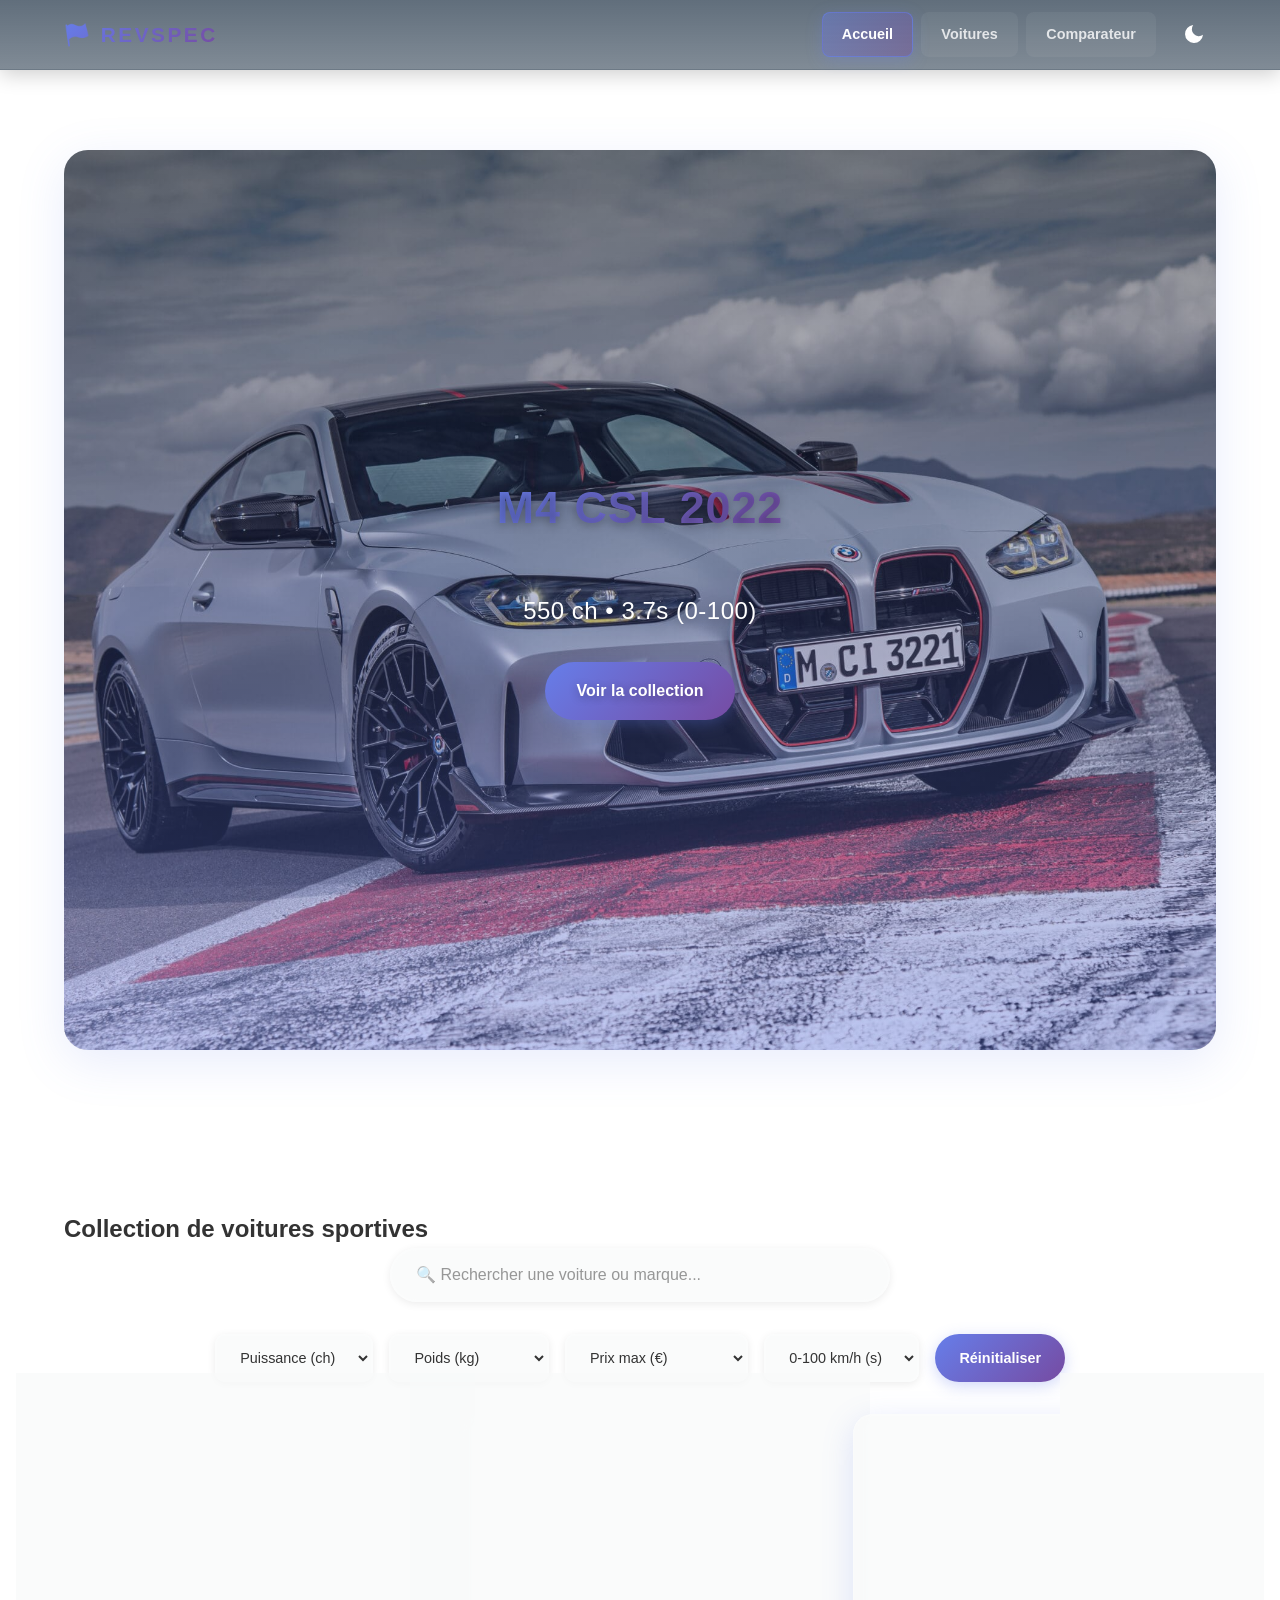
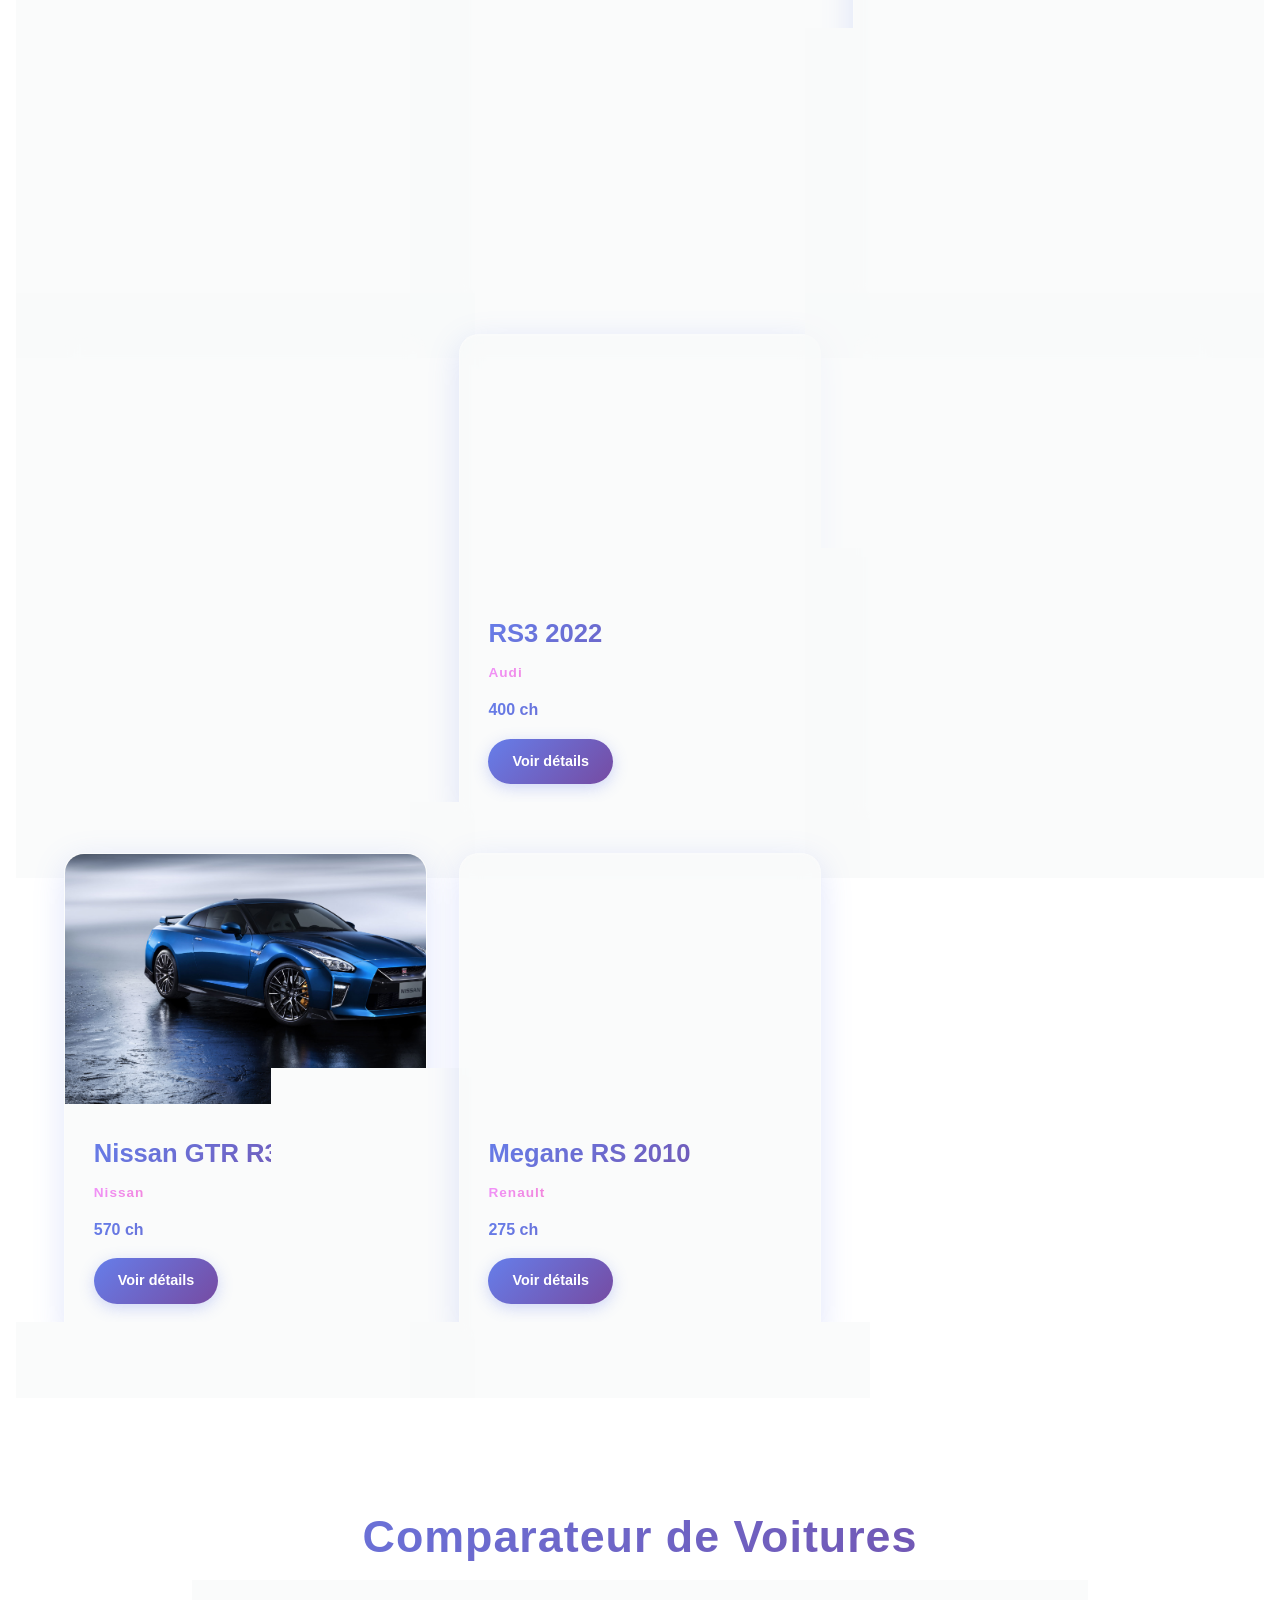
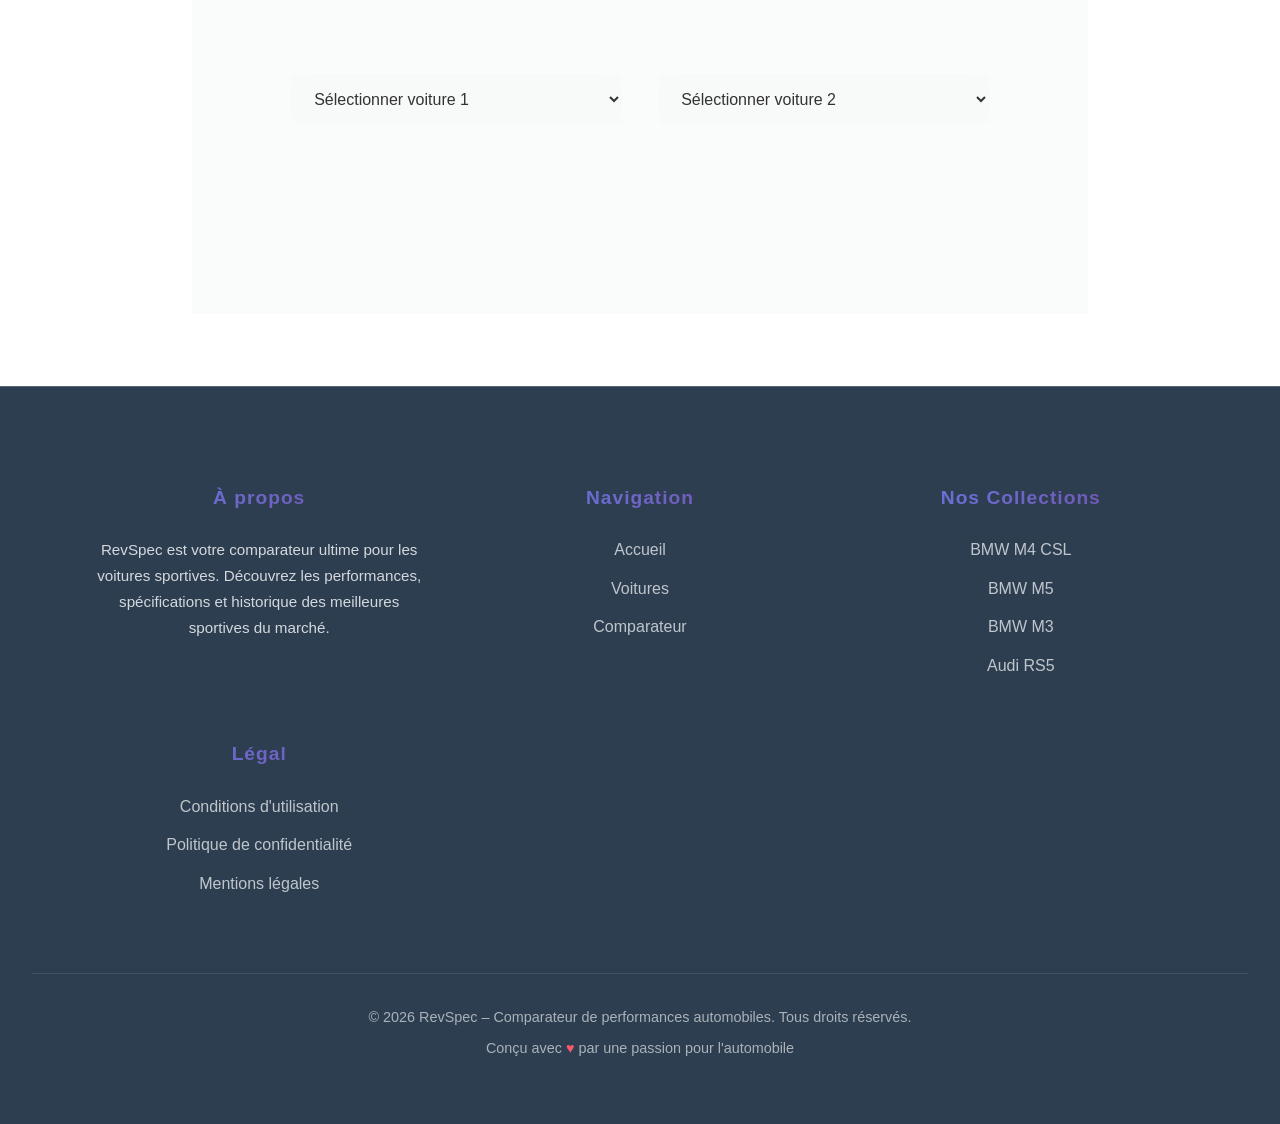
==== index.html @ 02ab8bb5 "first commit" ====
<!DOCTYPE html>
<html lang="fr">
<head>
  <meta charset="UTF-8">
  <meta name="viewport" content="width=device-width, initial-scale=1.0">
  <title>RevSpec – Comparateur de performances automobiles</title>
  <meta name="description" content="RevSpec : comparez les 0-100, puissance et vitesse max des meilleures sportives. Fiches techniques et historique des versions BMW M, Audi RS, Nissan GT-R.">
  <meta name="robots" content="index,follow,max-image-preview:large">
  <link rel="canonical" href="/index.html">
  <meta property="og:type" content="website">
  <meta property="og:site_name" content="RevSpec">
  <meta property="og:title" content="RevSpec – Comparateur de performances automobiles">
  <meta property="og:description" content="Comparez les 0-100, puissance et vitesse max des meilleures sportives. Historique complet de chaque modèle.">
  <meta property="og:url" content="/index.html">
  <link rel="stylesheet" href="assets/css/style.css">
</head>
<body>
  <header>
    <div class="logo">🏁 RevSpec</div>
    <nav>
      <ul class="nav-links">
        <li><a href="#hero" class="active">Accueil</a></li>
        <li><a href="#cars">Voitures</a></li>
        <li><a href="#comparator">Comparateur</a></li>
      </ul>
      <button id="dark-mode-toggle" aria-label="Toggle dark mode"><svg class="toggle-icon" viewBox="0 0 24 24" width="24" height="24" fill="currentColor"><circle class="sun-icon" cx="12" cy="12" r="5" opacity="0"/><path class="sun-rays" d="M12 1v6m0 6v6M4.22 4.22l4.24 4.24M15.54 15.54l4.24 4.24M1 12h6m6 0h6M4.22 19.78l4.24-4.24M15.54 8.46l4.24-4.24" stroke="currentColor" stroke-width="2" stroke-linecap="round" opacity="0"/><path class="moon-icon" d="M21 12.79A9 9 0 1 1 11.21 3 7 7 0 0 0 21 12.79z" opacity="1"/></svg></button>
      <div class="burger">
        <span></span>
        <span></span>
        <span></span>
      </div>
    </nav>
  </header>

  <section id="hero">
    <div class="hero-slider"></div>
  </section>

  <section id="cars">
    <h1>Collection de voitures sportives</h1>
    <div class="search-bar">
      <input type="text" id="search-input" placeholder="🔍 Rechercher une voiture ou marque...">
    </div>
    <div class="filters">
      <select id="filter-power">
        <option value="">Puissance (ch)</option>
        <option value="0-300">0 - 300 ch</option>
        <option value="300-400">300 - 400 ch</option>
        <option value="400-500">400 - 500 ch</option>
        <option value="500+">500+ ch</option>
      </select>
      <select id="filter-weight">
        <option value="">Poids (kg)</option>
        <option value="0-1500">0 - 1500 kg</option>
        <option value="1500-1700">1500 - 1700 kg</option>
        <option value="1700-1900">1700 - 1900 kg</option>
        <option value="1900+">1900+ kg</option>
      </select>
      <select id="filter-price">
        <option value="">Prix max (€)</option>
        <option value="0-50000">0 - 50 000 €</option>
        <option value="50000-80000">50 000 - 80 000 €</option>
        <option value="80000-120000">80 000 - 120 000 €</option>
        <option value="120000+">120 000+ €</option>
      </select>
      <select id="filter-accel">
        <option value="">0-100 km/h (s)</option>
        <option value="0-4">0 - 4s</option>
        <option value="4-5">4 - 5s</option>
        <option value="5-6">5 - 6s</option>
        <option value="6+">6s+</option>
      </select>
      <button id="reset-filters" class="btn-small">Réinitialiser</button>
    </div>
    <div id="car-grid"></div>
  </section>

  <section id="comparator">
    <h2>Comparateur de Voitures</h2>
    <div class="comparator">
      <div class="comparator-selects">
        <select id="car-select-1">
          <option value="">Sélectionner voiture 1</option>
        </select>
        <select id="car-select-2">
          <option value="">Sélectionner voiture 2</option>
        </select>
      </div>
      <button id="compare-btn" class="btn">Comparer</button>
    </div>
  </section>

  <footer>
    <div class="footer-content">
      <div class="footer-section">
        <h3>À propos</h3>
        <p>RevSpec est votre comparateur ultime pour les voitures sportives. Découvrez les performances, spécifications et historique des meilleures sportives du marché.</p>
      </div>
      
      <div class="footer-section">
        <h3>Navigation</h3>
        <ul>
          <li><a href="#hero">Accueil</a></li>
          <li><a href="#cars">Voitures</a></li>
          <li><a href="#comparator">Comparateur</a></li>
        </ul>
      </div>
      
      <div class="footer-section">
        <h3>Nos Collections</h3>
        <ul>
          <li><a href="pages-voitures/voiture-m4-csl-2022.html">BMW M4 CSL</a></li>
          <li><a href="pages-voitures/voiture-m5-2016.html">BMW M5</a></li>
          <li><a href="pages-voitures/voiture-m3-2022.html">BMW M3</a></li>
          <li><a href="pages-voitures/voiture-rs5-2016.html">Audi RS5</a></li>
        </ul>
      </div>
      
      <div class="footer-section">
        <h3>Légal</h3>
        <ul>
          <li><a href="#">Conditions d'utilisation</a></li>
          <li><a href="#">Politique de confidentialité</a></li>
          <li><a href="#">Mentions légales</a></li>
        </ul>
      </div>
    </div>
    
    <div class="footer-bottom">
      <p>&copy; 2026 RevSpec – Comparateur de performances automobiles. Tous droits réservés.</p>
      <div class="footer-links">
        <span>Conçu avec <span style="color: #f5576c;">♥</span> par une passion pour l'automobile</span>
      </div>
    </div>
  </footer>

  <script src="assets/js/app.js" defer></script>
</body>
</html>
---- assets/css/style.css ----
* {
  margin: 0;
  padding: 0;
  box-sizing: border-box;
}

:root {
  /* Gradients */
  --primary-gradient: linear-gradient(135deg, #667eea 0%, #764ba2 100%);
  --accent-gradient: linear-gradient(135deg, #f093fb 0%, #f5576c 100%);
  --glow-gradient: linear-gradient(90deg, #667eea, #764ba2, #f093fb, #f5576c);
  
  /* Colors */
  --primary: #667eea;
  --secondary: #2c3e50;
  --accent: #f5576c;
  --bg: #ffffff;
  --text: #333;
  --card-bg: #f8f9fa;
  --border: #ddd;
  
  /* Glassmorphism */
  --glass-bg: rgba(248, 249, 250, 0.7);
  --glass-border: rgba(255, 255, 255, 0.2);
  --glass-blur: blur(10px);
  
  /* Shadows - Enhanced depth */
  --shadow-sm: 0 2px 8px rgba(0, 0, 0, 0.08);
  --shadow-md: 0 8px 24px rgba(102, 126, 234, 0.12);
  --shadow-lg: 0 12px 48px rgba(102, 126, 234, 0.15);
  --shadow-glow: 0 8px 32px rgba(102, 126, 234, 0.2), inset 0 1px 0 rgba(255, 255, 255, 0.2);
  --shadow: rgba(0, 0, 0, 0.1);
}

body.dark-mode {
  /* Gradients remain same */
  --primary-gradient: linear-gradient(135deg, #667eea 0%, #764ba2 100%);
  --accent-gradient: linear-gradient(135deg, #f093fb 0%, #f5576c 100%);
  --glow-gradient: linear-gradient(90deg, #667eea, #764ba2, #f093fb, #f5576c);
  
  /* Colors */
  --bg: #0f0f1e;
  --text: #e8e8f0;
  --card-bg: #1a1a2e;
  --border: rgba(255, 255, 255, 0.1);
  --secondary: #16213e;
  
  /* Glassmorphism (darker for dark mode) */
  --glass-bg: rgba(26, 26, 46, 0.6);
  --glass-border: rgba(255, 255, 255, 0.1);
  
  /* Shadows for dark mode */
  --shadow-sm: 0 2px 8px rgba(0, 0, 0, 0.3);
  --shadow-md: 0 8px 24px rgba(102, 126, 234, 0.1);
  --shadow-lg: 0 12px 48px rgba(102, 126, 234, 0.08);
  --shadow-glow: 0 8px 32px rgba(102, 126, 234, 0.15), inset 0 1px 0 rgba(255, 255, 255, 0.05);
}

body {
  font-family: -apple-system, BlinkMacSystemFont, 'Segoe UI', Roboto, Oxygen, Ubuntu, sans-serif;
  background: var(--bg);
  color: var(--text);
  line-height: 1.6;
  transition: background 0.3s, color 0.3s;
}

/* Images - Prevent layout shift */
img {
  max-width: 100%;
  height: auto;
  display: block;
}

/* Header */
header {
  position: fixed;
  top: 0;
  width: 100%;
  background: linear-gradient(180deg, rgba(44, 62, 80, 0.75) 0%, rgba(44, 62, 80, 0.6) 100%);
  backdrop-filter: blur(16px);
  -webkit-backdrop-filter: blur(16px);
  border-bottom: 1px solid rgba(255, 255, 255, 0.08);
  padding: 0.75rem 5%;
  display: flex;
  justify-content: space-between;
  align-items: center;
  z-index: 1000;
  box-shadow: 0 4px 20px rgba(0, 0, 0, 0.2);
  transition: all 0.3s ease;
  height: 70px;
}

.logo {
  font-size: 1.3rem;
  font-weight: 800;
  background: var(--primary-gradient);
  -webkit-background-clip: text;
  -webkit-text-fill-color: transparent;
  background-clip: text;
  letter-spacing: 2.5px;
  transition: all 0.3s cubic-bezier(0.25, 0.46, 0.45, 0.94);
  text-transform: uppercase;
  display: flex;
  align-items: center;
  gap: 0.5rem;
}

.logo:hover {
  transform: scale(1.08);
  filter: brightness(1.15);
}

nav {
  display: flex;
  align-items: center;
  gap: 0.5rem;
}

.nav-links {
  display: flex;
  list-style: none;
  gap: 0.5rem;
}

.nav-links li {
  position: relative;
}

.nav-links a {
  color: rgba(255, 255, 255, 0.8);
  text-decoration: none;
  transition: all 0.3s cubic-bezier(0.25, 0.46, 0.45, 0.94);
  position: relative;
  font-weight: 600;
  font-size: 0.9rem;
  padding: 0.6rem 1.2rem;
  border-radius: 8px;
  display: block;
  background: rgba(255, 255, 255, 0.05);
  border: 1px solid transparent;
  white-space: nowrap;
}

.nav-links a:hover {
  background: rgba(102, 126, 234, 0.25);
  border: 1px solid rgba(102, 126, 234, 0.4);
  color: white;
  transform: translateY(-2px);
  box-shadow: 0 4px 12px rgba(102, 126, 234, 0.2);
}

.nav-links a.active {
  background: linear-gradient(135deg, rgba(102, 126, 234, 0.4) 0%, rgba(118, 75, 162, 0.4) 100%);
  border: 1px solid rgba(102, 126, 234, 0.6);
  color: white;
  box-shadow: 0 4px 16px rgba(102, 126, 234, 0.25);
  font-weight: 700;
}

#dark-mode-toggle {
  background: none;
  border: none;
  color: white;
  cursor: pointer;
  transition: all 0.3s cubic-bezier(0.25, 0.46, 0.45, 0.94);
  display: flex;
  align-items: center;
  justify-content: center;
  width: 44px;
  height: 44px;
  border-radius: 50%;
  margin-left: 0.5rem;
}

#dark-mode-toggle:hover {
  transform: scale(1.15);
  background: rgba(255, 255, 255, 0.12);
  backdrop-filter: blur(8px);
  border: 1px solid rgba(255, 255, 255, 0.2);
}

#dark-mode-toggle:active {
  transform: scale(0.95);
}

.toggle-icon {
  width: 24px;
  height: 24px;
  transition: all 0.3s cubic-bezier(0.25, 0.46, 0.45, 0.94);
}

.toggle-icon .moon-icon {
  transition: opacity 0.3s cubic-bezier(0.25, 0.46, 0.45, 0.94), transform 0.3s cubic-bezier(0.25, 0.46, 0.45, 0.94);
  opacity: 1;
  transform: rotate(0deg) scale(1);
}

.toggle-icon .sun-icon,
.toggle-icon .sun-rays {
  transition: opacity 0.3s cubic-bezier(0.25, 0.46, 0.45, 0.94), transform 0.3s cubic-bezier(0.25, 0.46, 0.45, 0.94);
  opacity: 0;
  transform: rotate(-180deg) scale(0);
}

body.dark-mode .toggle-icon .moon-icon {
  opacity: 0;
  transform: rotate(180deg) scale(0);
}

body.dark-mode .toggle-icon .sun-icon,
body.dark-mode .toggle-icon .sun-rays {
  opacity: 1;
  transform: rotate(0deg) scale(1);
}

.burger {
  display: none;
  flex-direction: column;
  gap: 5px;
  cursor: pointer;
  margin-left: 1rem;
}

.burger span {
  width: 25px;
  height: 3px;
  background: white;
  transition: all 0.3s cubic-bezier(0.25, 0.46, 0.45, 0.94);
  border-radius: 2px;
}

.burger:hover span {
  background: var(--primary-gradient);
}

.burger.active span:nth-child(1) {
  transform: rotate(45deg) translate(8px, 8px);
}

.burger.active span:nth-child(2) {
  opacity: 0;
}

.burger.active span:nth-child(3) {
  transform: rotate(-45deg) translate(7px, -7px);
}

/* Hero Slider */
.hero-slider {
  position: relative;
  height: 100vh;
  overflow: hidden;
  border-radius: 24px;
  margin: 70px auto 0;
  max-width: 95vw;
  box-shadow: var(--shadow-lg);
}

.slide {
  position: absolute;
  width: 100%;
  height: 100%;
  background-size: cover;
  background-position: center;
  opacity: 0;
  transition: opacity 1.2s cubic-bezier(0.25, 0.46, 0.45, 0.94);
  display: flex;
  align-items: center;
  justify-content: center;
}

.slide.active {
  opacity: 1;
}

.slide::before {
  content: '';
  position: absolute;
  inset: 0;
  background: linear-gradient(180deg, rgba(0, 0, 0, 0.3) 0%, rgba(102, 126, 234, 0.4) 100%);
  animation: gradientShift 4s ease infinite;
}

.slide-content {
  position: relative;
  text-align: center;
  color: white;
  animation: fadeInUp 1s cubic-bezier(0.25, 0.46, 0.45, 0.94);
  z-index: 2;
  text-shadow: 0 2px 10px rgba(0, 0, 0, 0.3);
}

.slide-content h1 {
  font-size: 3.5rem;
  margin-bottom: 1rem;
  font-weight: 800;
  animation: slideInDown 0.8s cubic-bezier(0.25, 0.46, 0.45, 0.94);
  letter-spacing: 2px;
}

.slide-content p {
  font-size: 1.5rem;
  margin-bottom: 2rem;
  animation: slideInUp 0.8s cubic-bezier(0.25, 0.46, 0.45, 0.94) 0.2s backwards;
  font-weight: 300;
  letter-spacing: 0.5px;
}

/* Sections */
section {
  padding: 5rem 5%;
  max-width: 1400px;
  margin: 0 auto;
}

h2 {
  font-size: 2.8rem;
  margin-bottom: 3rem;
  text-align: center;
  background: var(--primary-gradient);
  -webkit-background-clip: text;
  -webkit-text-fill-color: transparent;
  background-clip: text;
  font-weight: 700;
  letter-spacing: 1px;
}

/* Search */
.search-bar {
  max-width: 500px;
  margin: 0 auto 2rem;
}

#search-input {
  width: 100%;
  padding: 1rem 1.5rem;
  border: 2px solid transparent;
  border-radius: 50px;
  font-size: 1rem;
  background: var(--glass-bg);
  backdrop-filter: var(--glass-blur);
  border: 2px solid var(--glass-border);
  color: var(--text);
  transition: all 0.3s cubic-bezier(0.25, 0.46, 0.45, 0.94);
  box-shadow: var(--shadow-sm);
}

#search-input:focus {
  outline: none;
  border-color: var(--primary);
  box-shadow: 0 0 20px rgba(102, 126, 234, 0.4);
  background: var(--glass-bg);
}

#search-input::placeholder {
  color: rgba(51, 51, 51, 0.5);
}

/* Filters */
.filters {
  display: flex;
  gap: 1rem;
  flex-wrap: wrap;
  justify-content: center;
  margin-bottom: 2rem;
}

.filters select {
  padding: 0.8rem 1.2rem;
  border: 2px solid var(--glass-border);
  border-radius: 10px;
  background: var(--glass-bg);
  backdrop-filter: var(--glass-blur);
  color: var(--text);
  font-size: 0.9rem;
  cursor: pointer;
  transition: all 0.3s cubic-bezier(0.25, 0.46, 0.45, 0.94);
  font-weight: 500;
  box-shadow: var(--shadow-sm);
}

.filters select:hover {
  background: rgba(248, 249, 250, 0.9);
  border-color: var(--primary);
}

.filters select:focus {
  outline: none;
  border-color: var(--primary);
  box-shadow: 0 0 20px rgba(102, 126, 234, 0.3);
  background: var(--glass-bg);
}

#reset-filters {
  background: var(--primary-gradient);
}

/* Car Grid */
#car-grid {
  display: grid;
  grid-template-columns: repeat(auto-fit, minmax(300px, 1fr));
  gap: 2rem;
}

.car-card {
  background: var(--glass-bg);
  backdrop-filter: var(--glass-blur);
  border: 1px solid var(--glass-border);
  border-radius: 20px;
  overflow: hidden;
  box-shadow: var(--shadow-glow);
  transition: all 0.4s cubic-bezier(0.25, 0.46, 0.45, 0.94);
  animation: fadeIn 0.6s ease-out;
  position: relative;
}

.car-card:hover {
  transform: translateY(-15px) scale(1.02);
  box-shadow: 0 20px 60px rgba(102, 126, 234, 0.25);
  border-color: var(--primary);
}

.car-card img {
  width: 100%;
  height: 250px;
  object-fit: cover;
  transition: transform 0.4s cubic-bezier(0.25, 0.46, 0.45, 0.94);
  position: relative;
  aspect-ratio: 16 / 10;
  display: block;
}

.car-card:hover img {
  transform: scale(1.08);
  filter: brightness(1.1);
}

.car-card::after {
  content: '';
  position: absolute;
  inset: 0;
  background: linear-gradient(180deg, transparent 0%, rgba(102, 126, 234, 0.2) 100%);
  opacity: 0;
  transition: opacity 0.3s cubic-bezier(0.25, 0.46, 0.45, 0.94);
  pointer-events: none;
}

.car-card:hover::after {
  opacity: 1;
}

.car-info {
  padding: 1.8rem;
  position: relative;
  z-index: 1;
}

.car-info h3 {
  font-size: 1.6rem;
  margin-bottom: 0.5rem;
  font-weight: 700;
  background: var(--primary-gradient);
  -webkit-background-clip: text;
  -webkit-text-fill-color: transparent;
  background-clip: text;
}

.car-info .brand {
  background: var(--accent-gradient);
  -webkit-background-clip: text;
  -webkit-text-fill-color: transparent;
  background-clip: text;
  font-weight: 600;
  font-size: 0.85rem;
  margin-bottom: 0.8rem;
  letter-spacing: 1px;
}

.car-info p {
  background: var(--primary-gradient);
  -webkit-background-clip: text;
  -webkit-text-fill-color: transparent;
  background-clip: text;
  font-weight: 700;
  margin-bottom: 1rem;
}

/* Buttons */
.btn, .btn-small {
  display: inline-block;
  padding: 1rem 2rem;
  background: var(--primary-gradient);
  color: white;
  text-decoration: none;
  border-radius: 50px;
  border: none;
  cursor: pointer;
  transition: all 0.3s cubic-bezier(0.25, 0.46, 0.45, 0.94);
  font-size: 1rem;
  font-weight: 600;
  box-shadow: 0 4px 15px rgba(102, 126, 234, 0.3);
  position: relative;
  overflow: hidden;
}

.btn-small {
  padding: 0.7rem 1.5rem;
  font-size: 0.9rem;
}

.btn:hover, .btn-small:hover {
  transform: translateY(-2px) scale(1.05);
  box-shadow: 0 8px 25px rgba(102, 126, 234, 0.4);
}

.btn:active, .btn-small:active {
  transform: translateY(0) scale(0.98);
}

/* Comparator */
.comparator {
  background: var(--glass-bg);
  backdrop-filter: var(--glass-blur);
  border: 1px solid var(--glass-border);
  border-top: 3px solid;
  border-image: var(--primary-gradient) 1;
  padding: 3rem;
  border-radius: 20px;
  max-width: 800px;
  margin: 0 auto;
  box-shadow: var(--shadow-glow);
}

.comparator-selects {
  display: grid;
  grid-template-columns: 1fr 1fr;
  gap: 2rem;
  margin-bottom: 2rem;
}

.comparator-selects select {
  padding: 1rem 1.2rem;
  border: 2px solid var(--glass-border);
  border-radius: 12px;
  font-size: 1rem;
  background: var(--glass-bg);
  backdrop-filter: var(--glass-blur);
  color: var(--text);
  cursor: pointer;
  transition: all 0.3s cubic-bezier(0.25, 0.46, 0.45, 0.94);
  font-weight: 500;
}

.comparator-selects select:hover {
  border-color: var(--primary);
  box-shadow: 0 0 15px rgba(102, 126, 234, 0.2);
}

.comparator-selects select:focus {
  outline: none;
  border-color: var(--primary);
  box-shadow: 0 0 20px rgba(102, 126, 234, 0.3);
}

#compare-btn {
  width: 100%;
}

/* Modal */
.modal {
  display: none;
  position: fixed;
  inset: 0;
  background: rgba(0, 0, 0, 0.85);
  backdrop-filter: blur(5px);
  z-index: 2000;
  align-items: center;
  justify-content: center;
  animation: fadeIn 0.3s cubic-bezier(0.25, 0.46, 0.45, 0.94);
}

.modal.active {
  display: flex;
}

.modal-content {
  background: var(--bg);
  padding: 3rem;
  border-radius: 25px;
  max-width: 900px;
  max-height: 90vh;
  overflow-y: auto;
  position: relative;
  animation: slideUp 0.4s cubic-bezier(0.25, 0.46, 0.45, 0.94);
  box-shadow: 0 25px 50px rgba(0, 0, 0, 0.3);
  border: 1px solid var(--glass-border);
}

.modal-content h2 {
  margin-bottom: 2rem;
}

.close {
  position: absolute;
  top: 1.5rem;
  right: 1.5rem;
  font-size: 2rem;
  cursor: pointer;
  color: var(--text);
  background: none;
  border: none;
  width: 40px;
  height: 40px;
  display: flex;
  align-items: center;
  justify-content: center;
  transition: all 0.3s cubic-bezier(0.25, 0.46, 0.45, 0.94);
  border-radius: 50%;
}

.close:hover {
  transform: rotate(90deg) scale(1.15);
  background: rgba(102, 126, 234, 0.1);
  color: var(--primary);
}

.comparison-table table {
  width: 100%;
  border-collapse: collapse;
  margin: 2rem 0;
}

.comparison-table th,
.comparison-table td {
  padding: 1.2rem;
  text-align: left;
  border-bottom: 1px solid var(--glass-border);
}

.comparison-table th {
  background: var(--primary-gradient);
  color: white;
  font-weight: 700;
  text-transform: uppercase;
  letter-spacing: 0.5px;
  font-size: 0.9rem;
}

.comparison-table tbody tr:nth-child(even) {
  background: rgba(102, 126, 234, 0.05);
}

.comparison-table tbody tr:hover {
  background: rgba(102, 126, 234, 0.1);
}

.comparison-table .winner {
  background: linear-gradient(135deg, rgba(46, 204, 113, 0.2), rgba(102, 126, 234, 0.1));
  font-weight: bold;
  border-left: 4px solid #2ecc71;
  padding-left: calc(1.2rem - 4px);
}

.performance-bars {
  margin: 3rem 0;
}

.perf-bar {
  display: flex;
  align-items: center;
  gap: 1.5rem;
  margin-bottom: 1.5rem;
  animation: slideInLeft 0.6s cubic-bezier(0.25, 0.46, 0.45, 0.94);
}

.perf-bar span:first-child {
  min-width: 150px;
  font-weight: 700;
  color: var(--text);
  font-size: 0.95rem;
}

.bar {
  flex: 1;
  height: 35px;
  background: var(--glass-bg);
  border: 1px solid var(--glass-border);
  border-radius: 20px;
  overflow: hidden;
  box-shadow: inset 0 2px 4px rgba(0, 0, 0, 0.1);
}

.fill {
  height: 100%;
  background: var(--glow-gradient);
  transition: width 1.2s cubic-bezier(0.25, 0.46, 0.45, 0.94);
  box-shadow: 0 0 10px rgba(102, 126, 234, 0.4);
}

/* Page voiture individuelle */
.hero-image {
  width: 100%;
  height: 60vh;
  object-fit: cover;
  margin-top: 70px;
  animation: zoomIn 0.6s cubic-bezier(0.25, 0.46, 0.45, 0.94);
  position: relative;
  display: block;
  aspect-ratio: 16 / 9;
}

.hero-image::after {
  content: '';
  position: absolute;
  inset: 0;
  background: linear-gradient(180deg, transparent 0%, rgba(102, 126, 234, 0.3) 100%);
}

.car-details {
  max-width: 1200px;
  margin: 0 auto;
  padding: 3rem 5%;
}

.car-details h1 {
  font-size: 2.8rem;
  margin-bottom: 2rem;
  background: var(--primary-gradient);
  -webkit-background-clip: text;
  -webkit-text-fill-color: transparent;
  background-clip: text;
  font-weight: 800;
  letter-spacing: 1px;
}

.specs-table {
  width: 100%;
  background: var(--glass-bg);
  backdrop-filter: var(--glass-blur);
  border: 1px solid var(--glass-border);
  border-radius: 20px;
  overflow: hidden;
  margin: 2rem 0;
  box-shadow: var(--shadow-glow);
}

.specs-table table {
  width: 100%;
  border-collapse: collapse;
}

.specs-table th,
.specs-table td {
  padding: 1.2rem;
  text-align: left;
  border-bottom: 1px solid var(--glass-border);
}

.specs-table th {
  background: var(--primary-gradient);
  color: white;
  font-weight: 700;
  text-transform: uppercase;
  letter-spacing: 0.5px;
  font-size: 0.9rem;
}

.specs-table tbody tr:nth-child(even) {
  background: rgba(102, 126, 234, 0.05);
}

.specs-table tbody tr:hover {
  background: rgba(102, 126, 234, 0.1);
}

.specs-table tr:last-child td {
  border-bottom: none;
}

.history {
  margin: 4rem 0;
  line-height: 1.9;
  animation: fadeInUp 0.8s cubic-bezier(0.25, 0.46, 0.45, 0.94) 0.2s backwards;
}

.history h2 {
  margin-bottom: 2rem;
}

.history p {
  margin-bottom: 1.5rem;
  text-align: justify;
  color: var(--text);
  border-left: 4px solid var(--primary-gradient);
  padding-left: 1.5rem;
  font-size: 1.05rem;
}

/* Timeline */
.timeline {
  position: relative;
  padding: 2rem 0;
  margin: 4rem 0;
}

.timeline::before {
  content: '';
  position: absolute;
  left: 50%;
  top: 0;
  bottom: 0;
  width: 3px;
  background: var(--primary-gradient);
  transform: translateX(-50%);
}

.timeline-item {
  display: flex;
  margin-bottom: 2.5rem;
  position: relative;
  animation: fadeIn 0.6s cubic-bezier(0.25, 0.46, 0.45, 0.94);
}

.timeline-item:nth-child(odd) {
  flex-direction: row;
}

.timeline-item:nth-child(even) {
  flex-direction: row-reverse;
}

.timeline-content {
  width: 45%;
  padding: 1.8rem;
  background: var(--glass-bg);
  backdrop-filter: var(--glass-blur);
  border: 1px solid var(--glass-border);
  border-radius: 15px;
  box-shadow: var(--shadow-md);
  animation: fadeInUp 0.6s cubic-bezier(0.25, 0.46, 0.45, 0.94);
  transition: all 0.3s cubic-bezier(0.25, 0.46, 0.45, 0.94);
}

.timeline-item:hover .timeline-content {
  transform: translateY(-5px);
  box-shadow: var(--shadow-lg);
  border-color: var(--primary);
  background: rgba(248, 249, 250, 0.8);
}

.timeline-content h3 {
  background: var(--primary-gradient);
  -webkit-background-clip: text;
  -webkit-text-fill-color: transparent;
  background-clip: text;
  margin-bottom: 0.5rem;
  font-size: 1.2rem;
  font-weight: 700;
}

.timeline-content p {
  color: var(--text);
  font-size: 0.95rem;
}

.timeline-dot {
  position: absolute;
  left: 50%;
  transform: translateX(-50%);
  width: 24px;
  height: 24px;
  background: var(--primary-gradient);
  border-radius: 50%;
  border: 4px solid var(--bg);
  box-shadow: 0 0 20px rgba(102, 126, 234, 0.5);
  animation: pulse 2s cubic-bezier(0.25, 0.46, 0.45, 0.94) infinite;
}

/* Animations */
@keyframes fadeIn {
  from {
    opacity: 0;
  }
  to {
    opacity: 1;
  }
}

@keyframes fadeInUp {
  from {
    opacity: 0;
    transform: translateY(30px);
  }
  to {
    opacity: 1;
    transform: translateY(0);
  }
}

@keyframes slideUp {
  from {
    transform: translateY(50px);
    opacity: 0;
  }
  to {
    transform: translateY(0);
    opacity: 1;
  }
}

@keyframes slideInDown {
  from {
    opacity: 0;
    transform: translateY(-30px);
  }
  to {
    opacity: 1;
    transform: translateY(0);
  }
}

@keyframes slideInUp {
  from {
    opacity: 0;
    transform: translateY(20px);
  }
  to {
    opacity: 1;
    transform: translateY(0);
  }
}

@keyframes slideInLeft {
  from {
    opacity: 0;
    transform: translateX(-30px);
  }
  to {
    opacity: 1;
    transform: translateX(0);
  }
}

@keyframes slideIn {
  from {
    width: 0;
  }
  to {
    width: 100%;
  }
}

@keyframes zoomIn {
  from {
    opacity: 0;
    transform: scale(0.95);
  }
  to {
    opacity: 1;
    transform: scale(1);
  }
}

@keyframes pulse {
  0%, 100% {
    box-shadow: 0 0 20px rgba(102, 126, 234, 0.5), 0 0 0 0 rgba(102, 126, 234, 0.7);
  }
  50% {
    box-shadow: 0 0 20px rgba(102, 126, 234, 0.5), 0 0 0 8px rgba(102, 126, 234, 0);
  }
}

@keyframes pulseGlow {
  0%, 100% {
    opacity: 1;
    box-shadow: 0 0 10px rgba(102, 126, 234, 0.5);
  }
  50% {
    opacity: 0.8;
    box-shadow: 0 0 20px rgba(102, 126, 234, 0.3);
  }
}

@keyframes shimmer {
  0% {
    background-position: -1000px 0;
  }
  100% {
    background-position: 1000px 0;
  }
}

@keyframes gradientShift {
  0% {
    background: linear-gradient(180deg, rgba(0, 0, 0, 0.3) 0%, rgba(102, 126, 234, 0.4) 100%);
  }
  50% {
    background: linear-gradient(180deg, rgba(0, 0, 0, 0.2) 0%, rgba(118, 75, 162, 0.45) 100%);
  }
  100% {
    background: linear-gradient(180deg, rgba(0, 0, 0, 0.3) 0%, rgba(102, 126, 234, 0.4) 100%);
  }
}

@keyframes float {
  0%, 100% {
    transform: translateY(0px);
  }
  50% {
    transform: translateY(-10px);
  }
}

/* Reduce motion for accessibility */
@media (prefers-reduced-motion: reduce) {
  * {
    animation-duration: 0.01ms !important;
    animation-iteration-count: 1 !important;
    transition-duration: 0.01ms !important;
  }
}

/* Responsive */
@media (max-width: 768px) {
  .nav-links {
    position: fixed;
    top: 70px;
    right: -100%;
    flex-direction: column;
    background: rgba(44, 62, 80, 0.95);
    backdrop-filter: var(--glass-blur);
    border-bottom: 1px solid var(--glass-border);
    width: 100%;
    padding: 2rem;
    transition: all 0.3s cubic-bezier(0.25, 0.46, 0.45, 0.94);
    gap: 1.5rem;
  }
  
  .nav-links.active {
    right: 0;
  }
  
  .nav-links a {
    padding: 0.8rem 1rem;
    font-size: 0.95rem;
    background: rgba(255, 255, 255, 0.08);
    border-radius: 8px;
  }
  
  .burger {
    display: flex;
  }
  
  .slide-content h1 {
    font-size: 2.2rem;
  }
  
  .slide-content p {
    font-size: 1rem;
  }
  
  #car-grid {
    grid-template-columns: 1fr;
    gap: 1.5rem;
  }
  
  .comparator-selects {
    grid-template-columns: 1fr;
  }
  
  .modal-content {
    padding: 2rem 1rem;
    margin: 1rem;
    border-radius: 15px;
  }
  
  .comparison-table {
    overflow-x: auto;
  }
  
  .timeline::before {
    left: 20px;
  }
  
  .timeline-item {
    flex-direction: row !important;
    margin-bottom: 2rem;
  }
  
  .timeline-content {
    width: calc(100% - 60px);
    margin-left: 60px;
    padding: 1.5rem;
  }
  
  .timeline-dot {
    left: 20px;
  }
  
  .perf-bar {
    flex-direction: column;
    align-items: flex-start;
    gap: 0.8rem;
  }
  
  .perf-bar span:first-child {
    min-width: auto;
  }
  
  .bar {
    width: 100%;
  }
  
  section {
    padding: 2.5rem 5%;
  }
  
  h2 {
    font-size: 2rem;
  }
  
  .car-details h1 {
    font-size: 2rem;
  }
}

@media (max-width: 480px) {
  header {
    padding: 0.8rem 3%;
  }
  
  .logo {
    font-size: 1.2rem;
  }
  
  #dark-mode-toggle {
    width: 35px;
    height: 35px;
    font-size: 1.3rem;
  }
  
  h2 {
    font-size: 1.6rem;
    margin-bottom: 2rem;
  }
  
  .car-card {
    border-radius: 15px;
  }
  
  .car-card img {
    height: 180px;
  }
  
  .car-info {
    padding: 1.2rem;
  }
  
  .car-info h3 {
    font-size: 1.3rem;
  }
  
  .slide-content h1 {
    font-size: 1.8rem;
  }
  
  .slide-content p {
    font-size: 0.9rem;
  }
  
  .search-bar {
    max-width: 100%;
  }
  
  #search-input {
    font-size: 16px;
  }
  
  .filters {
    gap: 0.5rem;
    flex-direction: column;
  }
  
  .filters select {
    width: 100%;
  }
  
  .modal-content {
    padding: 1.5rem;
    max-width: 90vw;
  }
  
  .specs-table th,
  .specs-table td {
    padding: 0.8rem;
    font-size: 0.9rem;
  }
  
  .timeline-content {
    width: calc(100% - 50px);
    margin-left: 50px;
    padding: 1.2rem;
    font-size: 0.9rem;
  }
  
  .timeline-dot {
    left: 15px;
    width: 20px;
    height: 20px;
  }
  
  .perf-bar span:first-child {
    font-size: 0.85rem;
    min-width: 120px;
  }
  
  section {
    padding: 2rem 4%;
  }
  
  .car-details {
    padding: 2rem 4%;
  }
}

/* Footer */
footer {
  margin-top: 6rem;
  background: linear-gradient(135deg, var(--secondary) 0%, rgba(44, 62, 80, 0.95) 100%);
  border-top: 1px solid var(--glass-border);
  color: white;
}

.footer-content {
  max-width: 1400px;
  margin: 0 auto;
  padding: 4rem 5%;
  display: grid;
  grid-template-columns: repeat(auto-fit, minmax(250px, 1fr));
  gap: 3rem;
}

.footer-section h3 {
  font-size: 1.2rem;
  margin-bottom: 1.5rem;
  background: var(--primary-gradient);
  -webkit-background-clip: text;
  -webkit-text-fill-color: transparent;
  background-clip: text;
  font-weight: 700;
  letter-spacing: 1px;
}

.footer-section p {
  font-size: 0.95rem;
  line-height: 1.7;
  color: rgba(255, 255, 255, 0.8);
  margin-bottom: 1rem;
}

.footer-section ul {
  list-style: none;
}

.footer-section ul li {
  margin-bottom: 0.8rem;
}

.footer-section a {
  color: rgba(255, 255, 255, 0.7);
  text-decoration: none;
  transition: all 0.3s cubic-bezier(0.25, 0.46, 0.45, 0.94);
  position: relative;
  display: inline-block;
}

.footer-section a:hover {
  color: white;
  padding-left: 6px;
}

.footer-section a::before {
  content: '';
  position: absolute;
  bottom: -2px;
  left: 0;
  width: 0;
  height: 2px;
  background: var(--primary-gradient);
  transition: width 0.3s cubic-bezier(0.25, 0.46, 0.45, 0.94);
}

.footer-section a:hover::before {
  width: 100%;
}

.footer-bottom {
  border-top: 1px solid rgba(255, 255, 255, 0.1);
  padding: 2rem 5%;
  max-width: 1400px;
  margin: 0 auto;
  text-align: center;
  color: rgba(255, 255, 255, 0.6);
  font-size: 0.9rem;
}

.footer-bottom p {
  margin-bottom: 0.5rem;
}

.footer-links span {
  display: inline-block;
  animation: float 3s ease-in-out infinite;
}

/* Fallback for browsers without backdrop-filter support */
@supports not (backdrop-filter: blur(10px)) {
  .glass-bg,
  header,
  .car-card,
  .comparator,
  .specs-table,
  .timeline-content,
  .bar,
  .modal-content,
  #search-input,
  .filters select {
    backdrop-filter: none !important;
  }
  
  header {
    background: rgba(44, 62, 80, 1);
  }
  
  .car-card {
    background: rgba(248, 249, 250, 1);
  }
}

/* FAQ rich snippet */
.faq-section {
  margin: 3rem 0;
}

.faq-section h2 {
  margin-bottom: 1.5rem;
}

.faq-item {
  border: 1px solid rgba(0,0,0,0.1);
  border-radius: 10px;
  margin-bottom: 0.75rem;
  overflow: hidden;
  transition: box-shadow 0.2s;
}

.dark-mode .faq-item {
  border-color: rgba(255,255,255,0.1);
}

.faq-item:hover {
  box-shadow: 0 4px 12px rgba(0,0,0,0.08);
}

.faq-question {
  display: flex;
  justify-content: space-between;
  align-items: center;
  padding: 1rem 1.25rem;
  cursor: pointer;
  font-weight: 600;
  list-style: none;
  user-select: none;
}

.faq-question::-webkit-details-marker {
  display: none;
}

.faq-question::after {
  content: '+';
  font-size: 1.4rem;
  font-weight: 300;
  color: var(--primary);
  transition: transform 0.25s;
  flex-shrink: 0;
  margin-left: 1rem;
}

details[open] .faq-question::after {
  transform: rotate(45deg);
}

.faq-answer {
  padding: 0 1.25rem 1rem;
  line-height: 1.7;
  color: var(--text);
  opacity: 0.85;
}

/* Footer */
footer {
  background: var(--secondary);
  color: white;
  text-align: center;
  padding: 2rem;
  margin-top: 3rem;
}
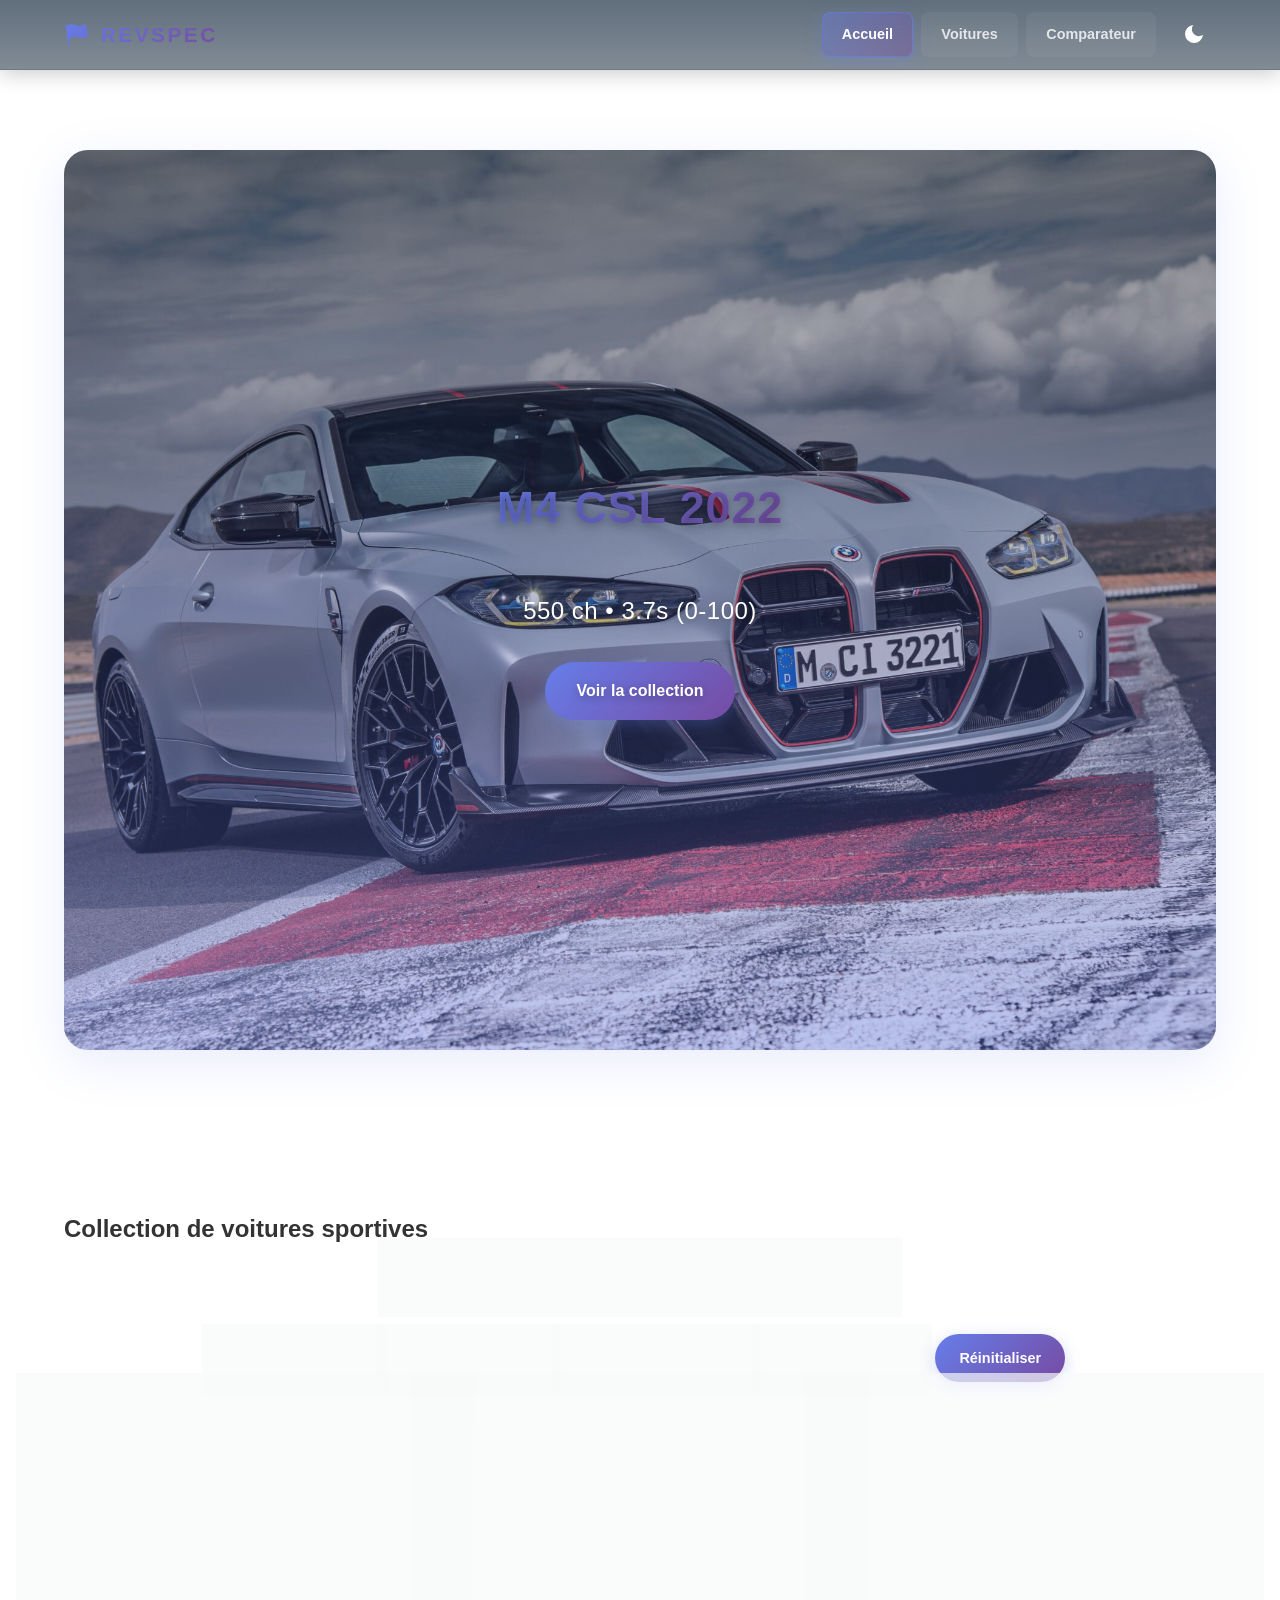
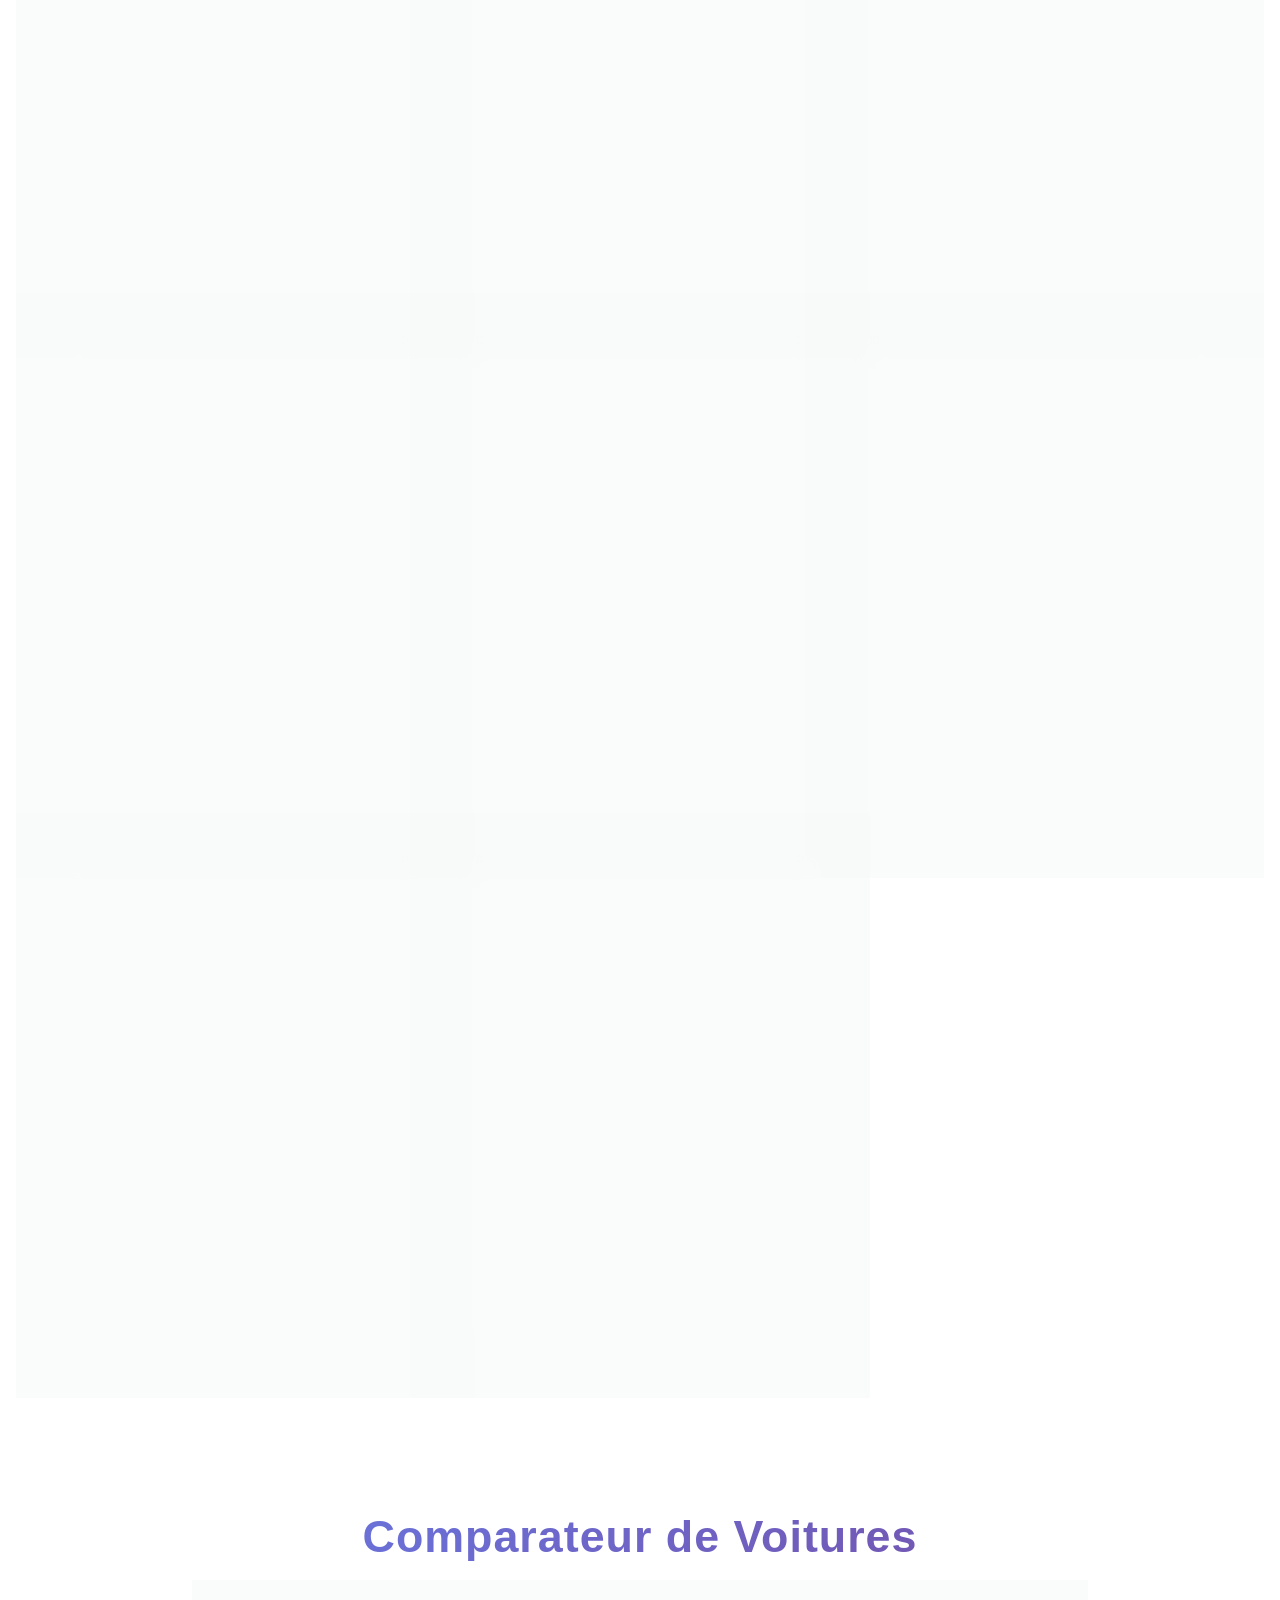
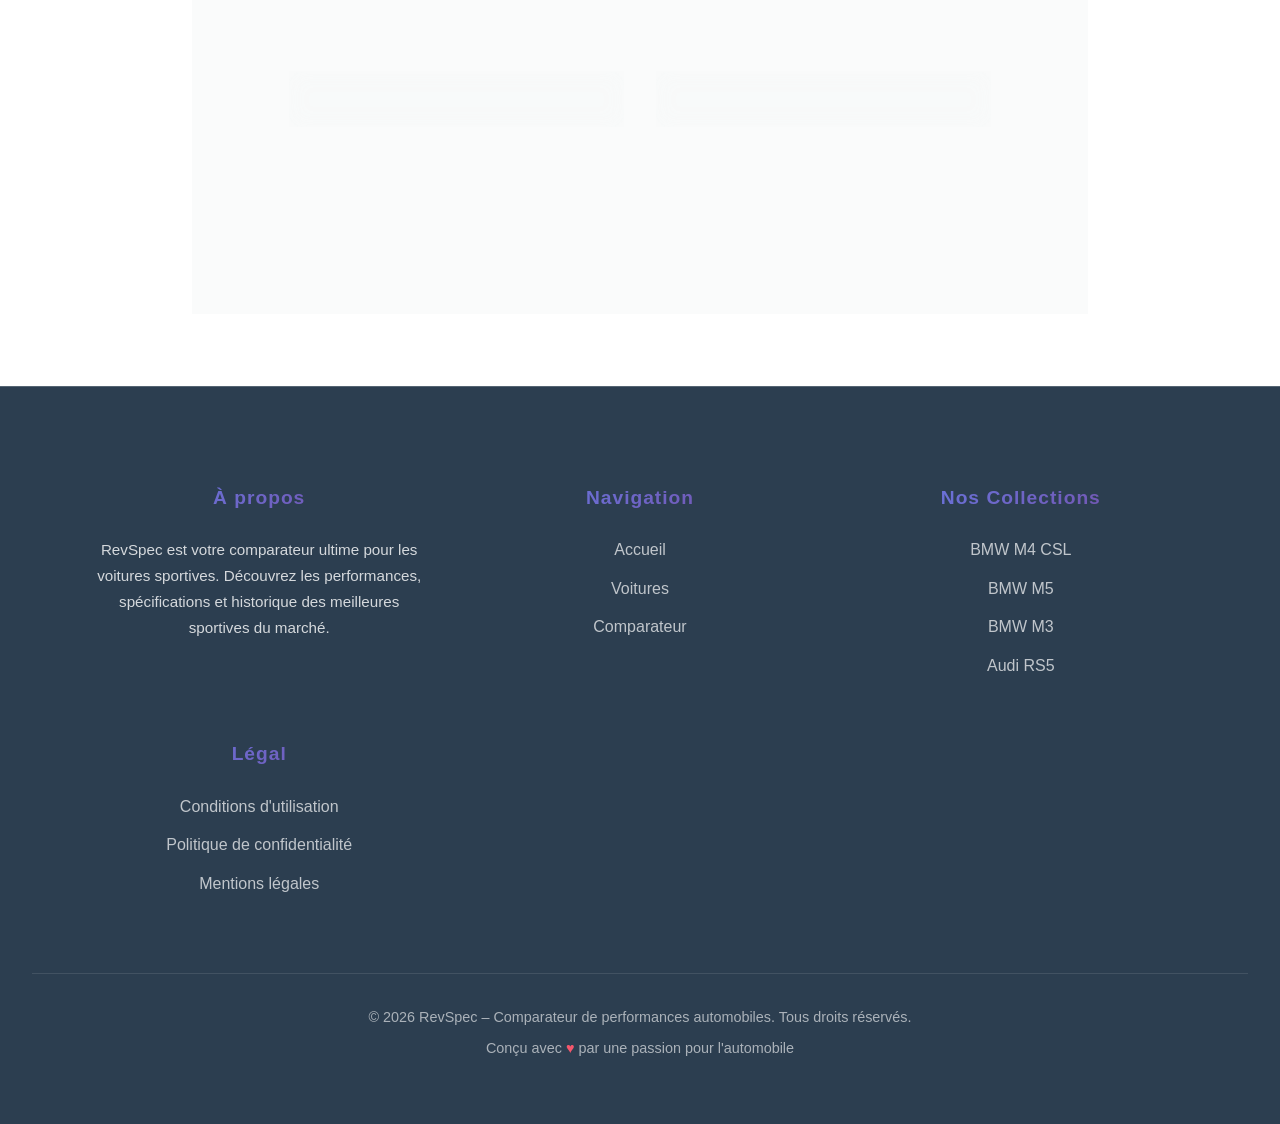
==== commit 0d62468d: "fix(seo): use absolute canonical and sitemap URLs" ====
--- a/index.html
+++ b/index.html
@@ -6,7 +6,7 @@
   <title>RevSpec – Comparateur de performances automobiles</title>
   <meta name="description" content="RevSpec : comparez les 0-100, puissance et vitesse max des meilleures sportives. Fiches techniques et historique des versions BMW M, Audi RS, Nissan GT-R.">
   <meta name="robots" content="index,follow,max-image-preview:large">
-  <link rel="canonical" href="/index.html">
+  <link rel="canonical" href="https://revspec.fr/index.html">
   <meta property="og:type" content="website">
   <meta property="og:site_name" content="RevSpec">
   <meta property="og:title" content="RevSpec – Comparateur de performances automobiles">
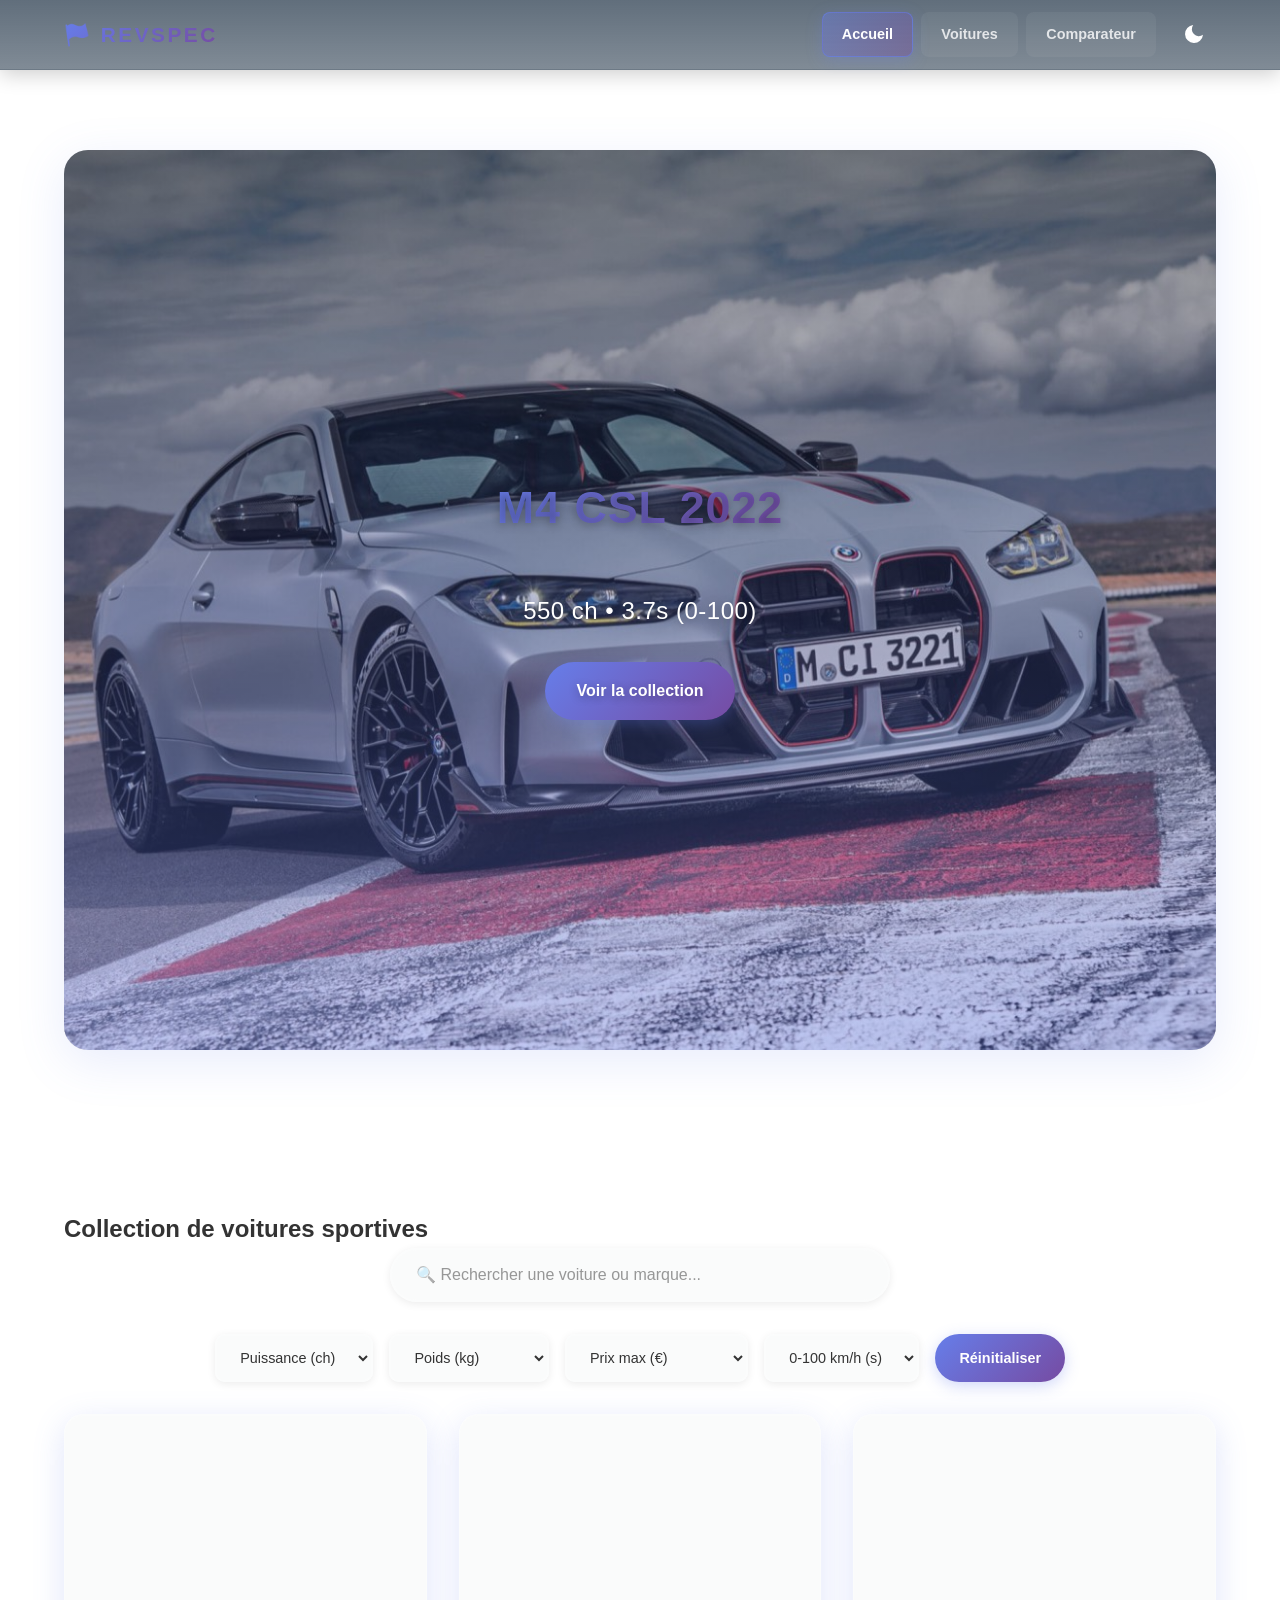
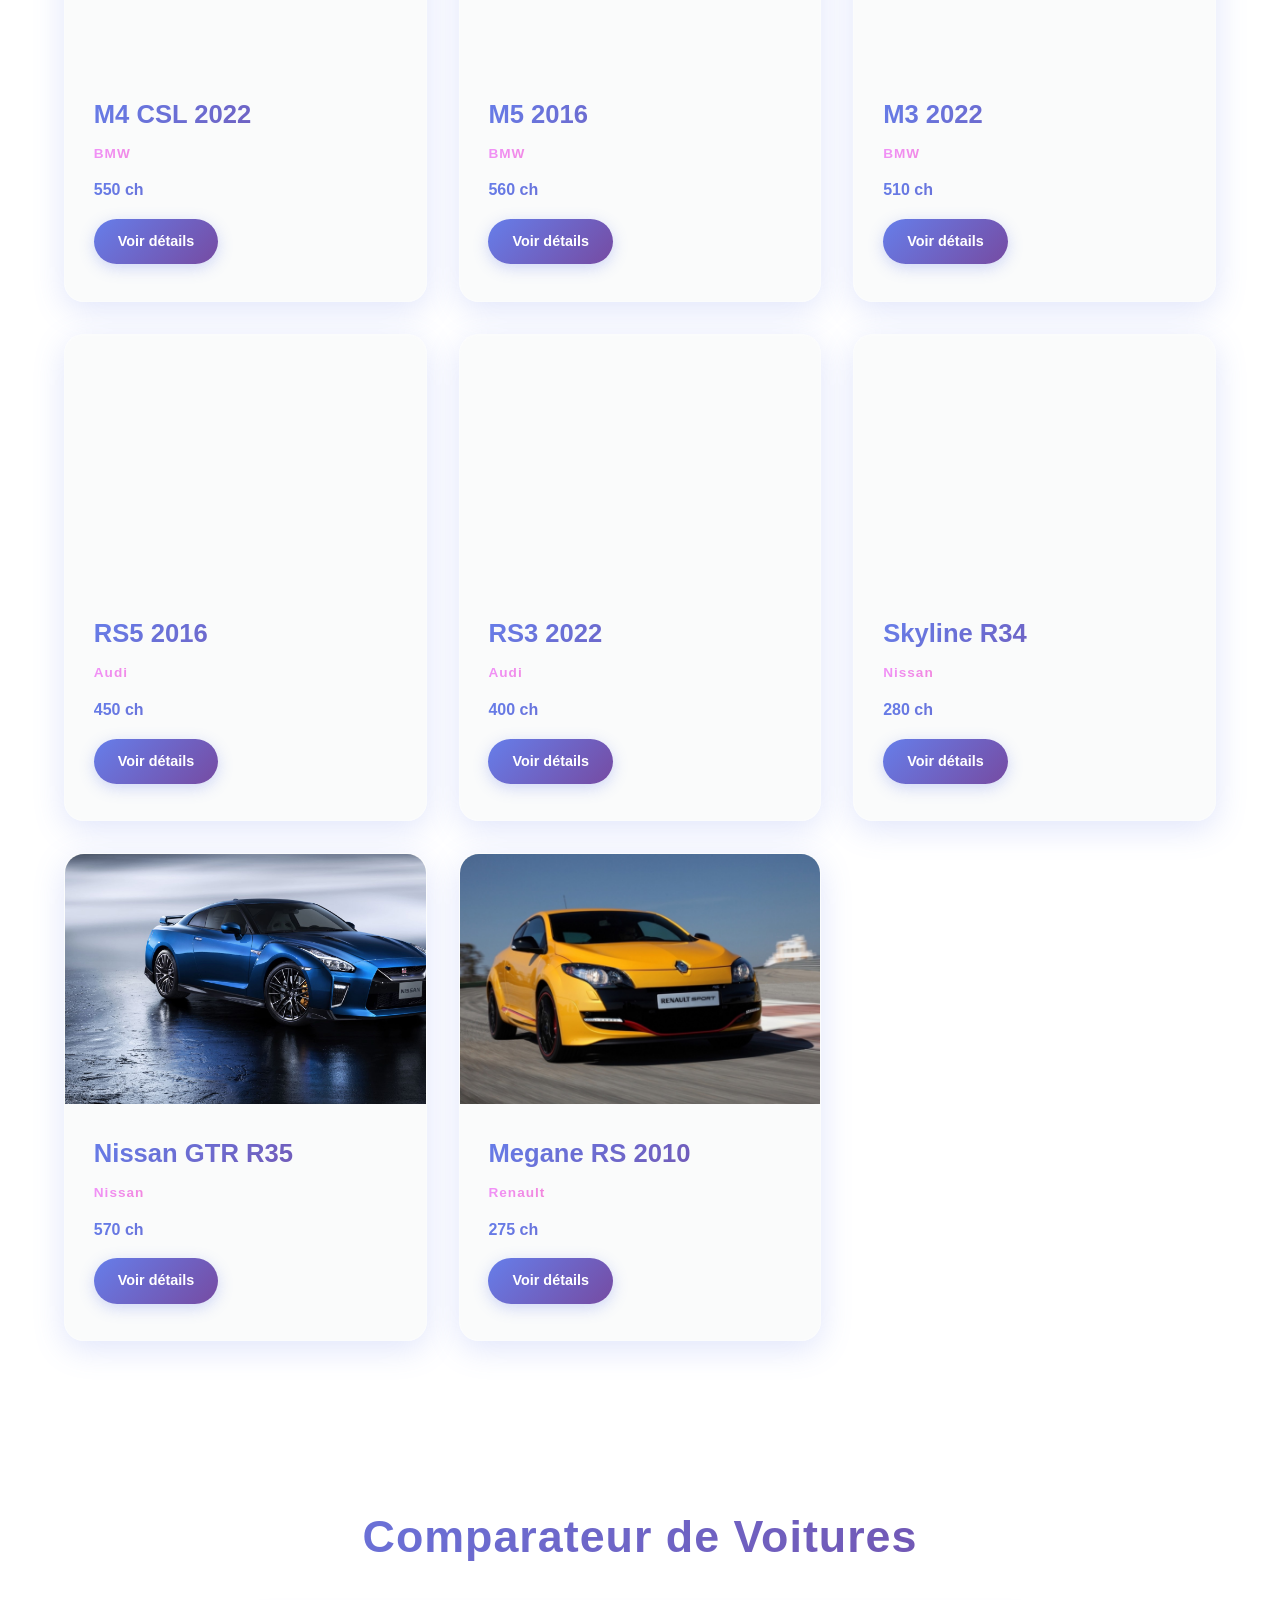
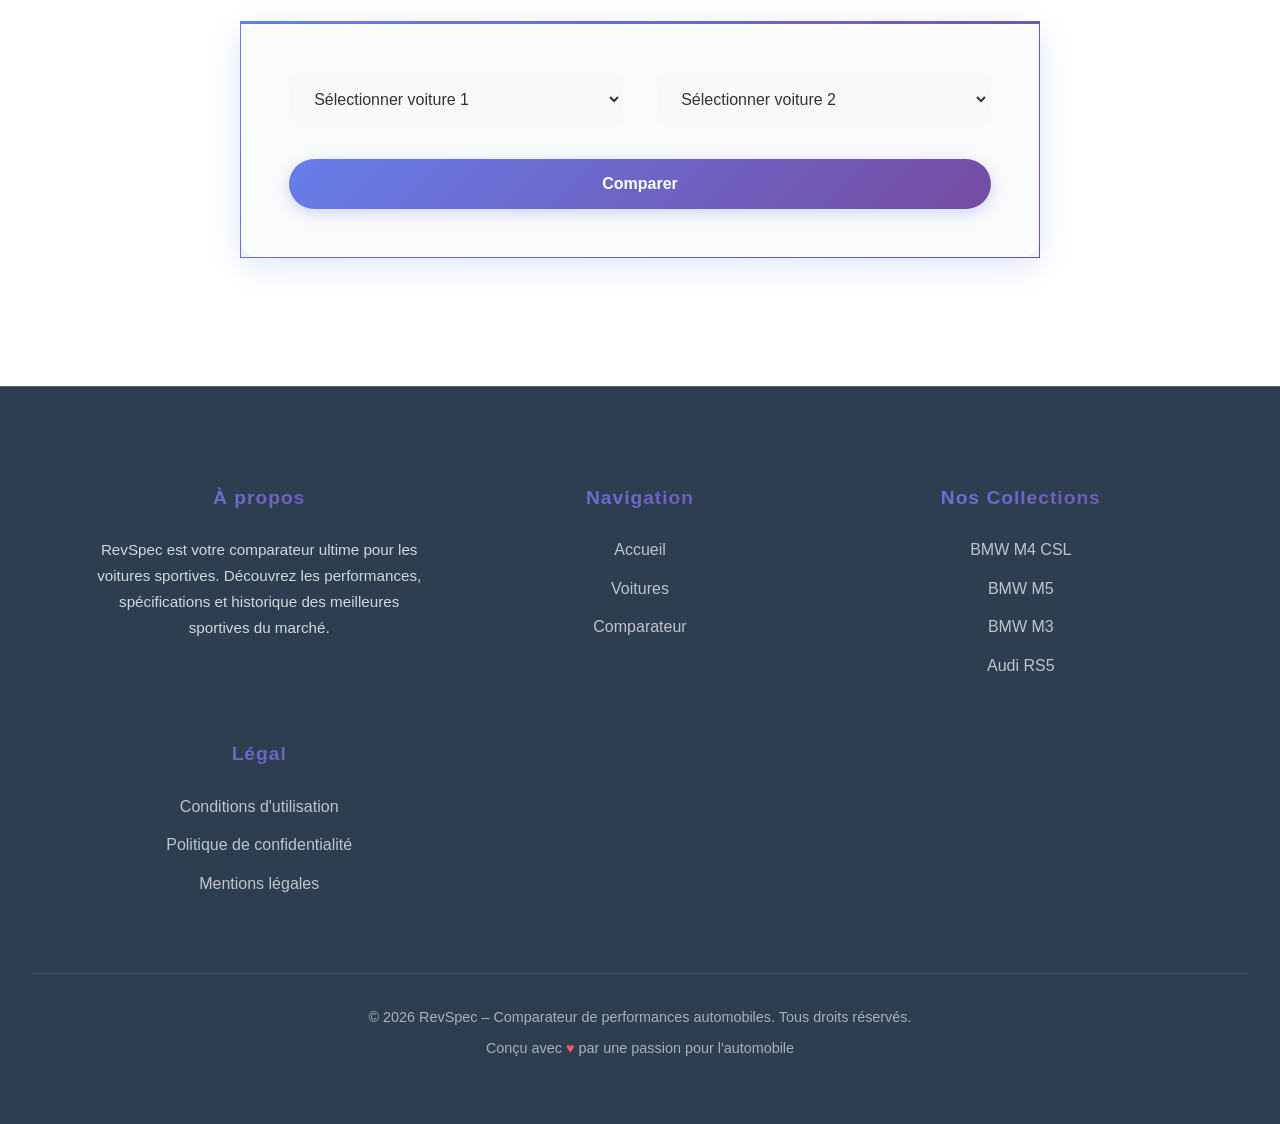
==== commit 8b5d7b3d: "perf: optimize images, async CSS load, add nginx cache config" ====
--- a/index.html
+++ b/index.html
@@ -12,7 +12,8 @@
   <meta property="og:title" content="RevSpec – Comparateur de performances automobiles">
   <meta property="og:description" content="Comparez les 0-100, puissance et vitesse max des meilleures sportives. Historique complet de chaque modèle.">
   <meta property="og:url" content="/index.html">
-  <link rel="stylesheet" href="assets/css/style.css">
+  <link rel="preload" href="assets/css/style.css" as="style" onload="this.onload=null;this.rel='stylesheet'">
+  <noscript><link rel="stylesheet" href="assets/css/style.css"></noscript>
 </head>
 <body>
   <header>
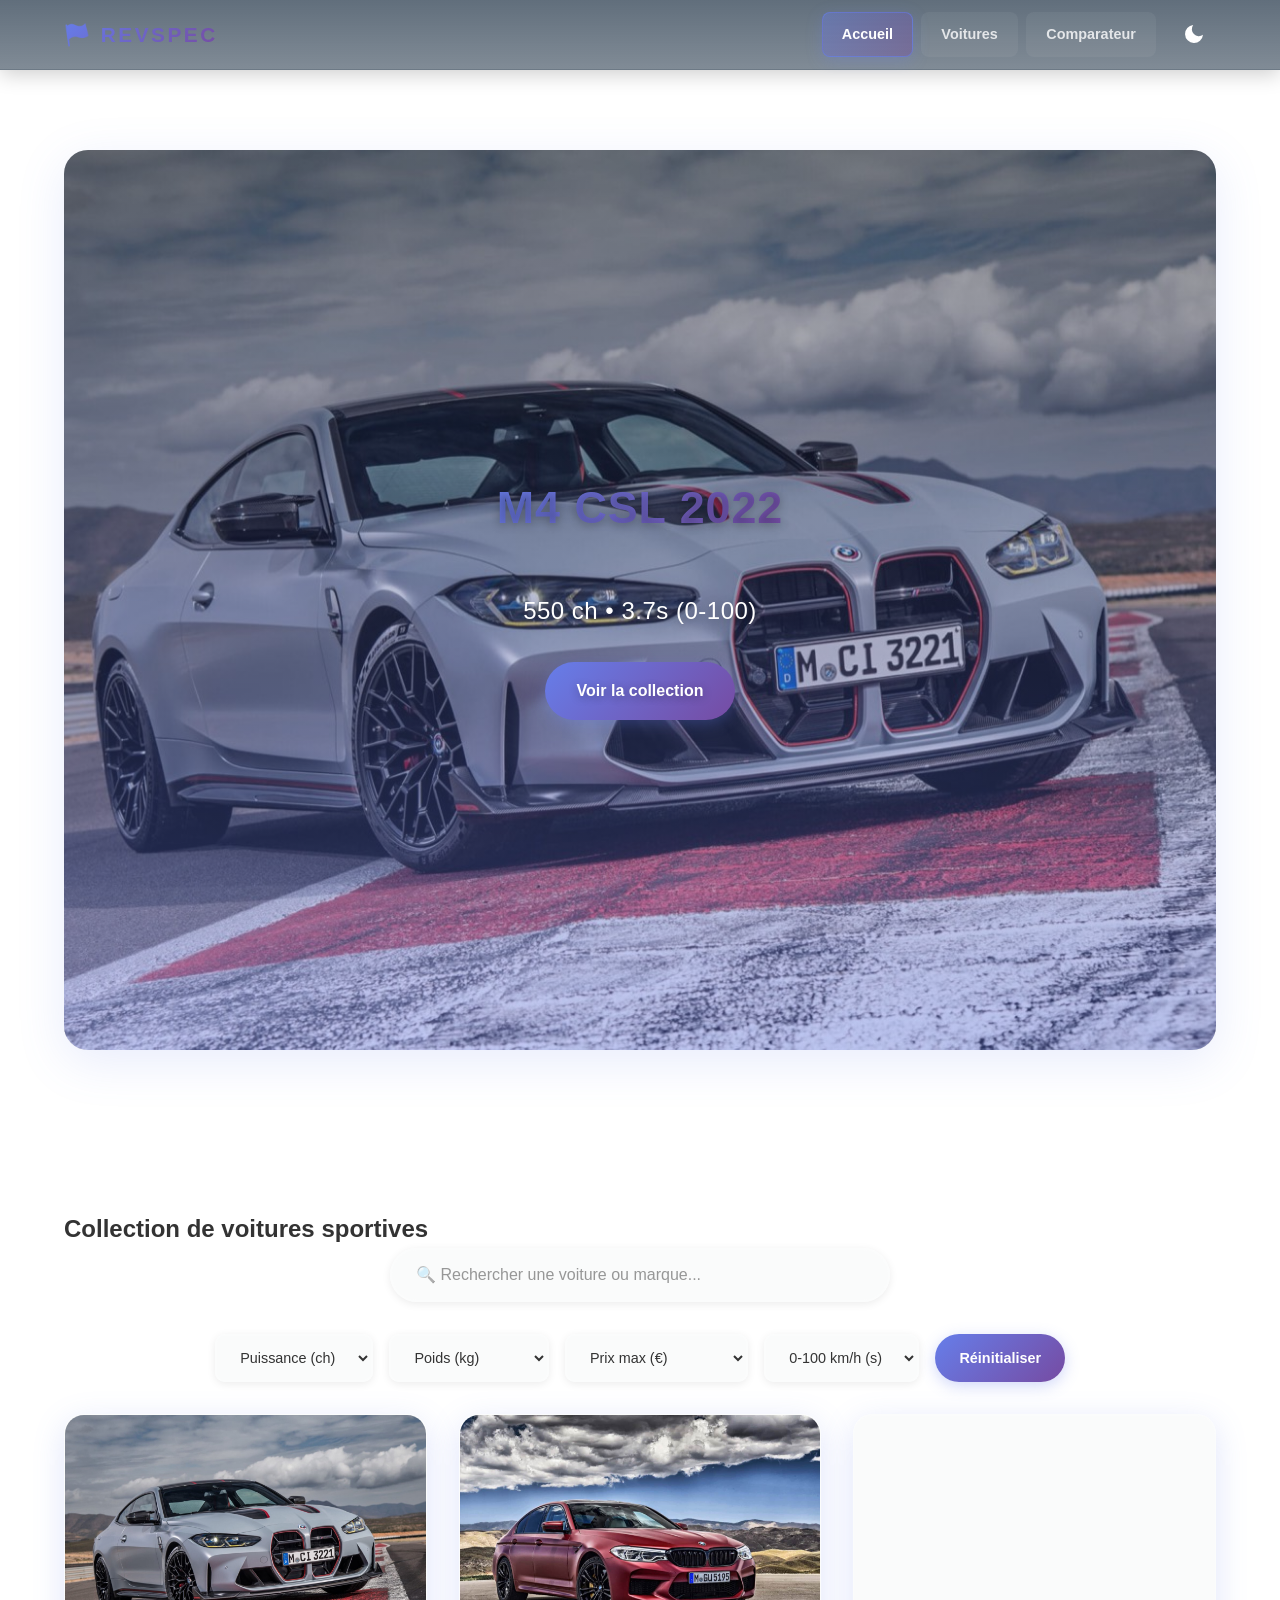
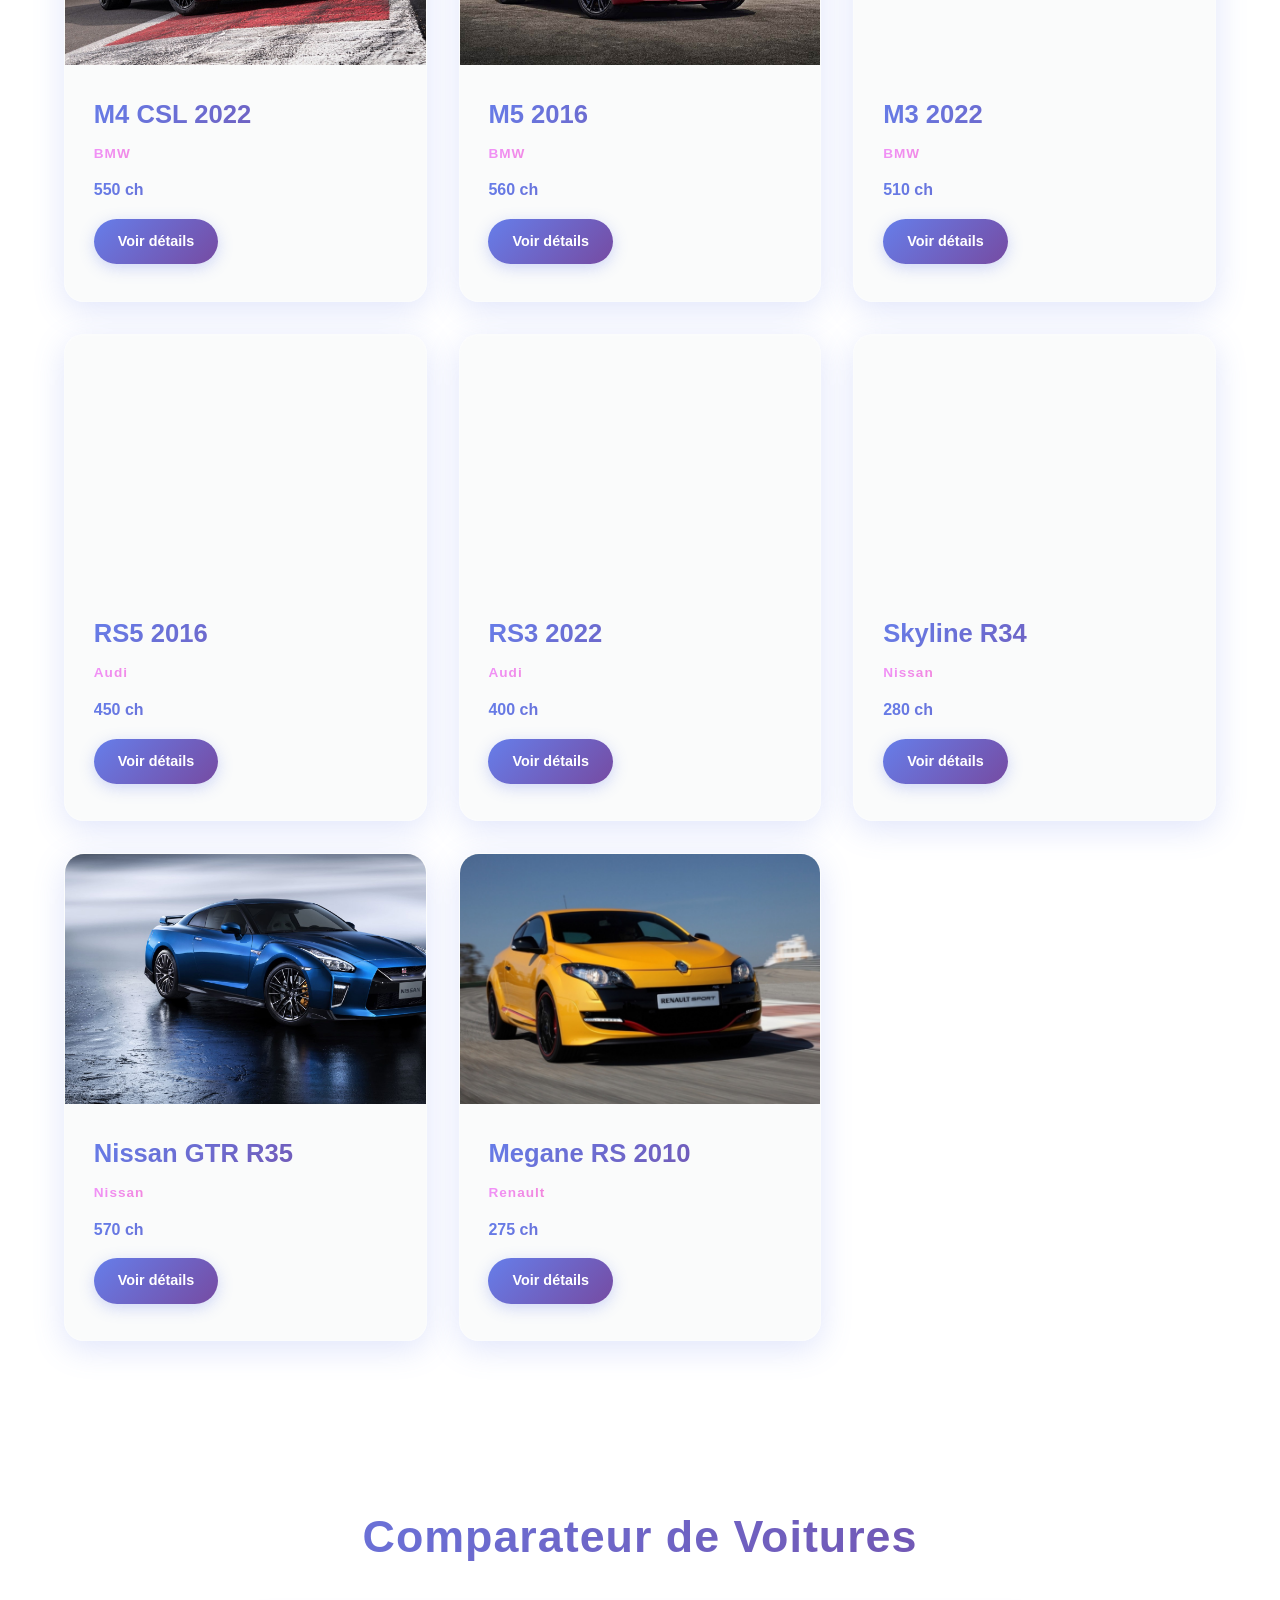
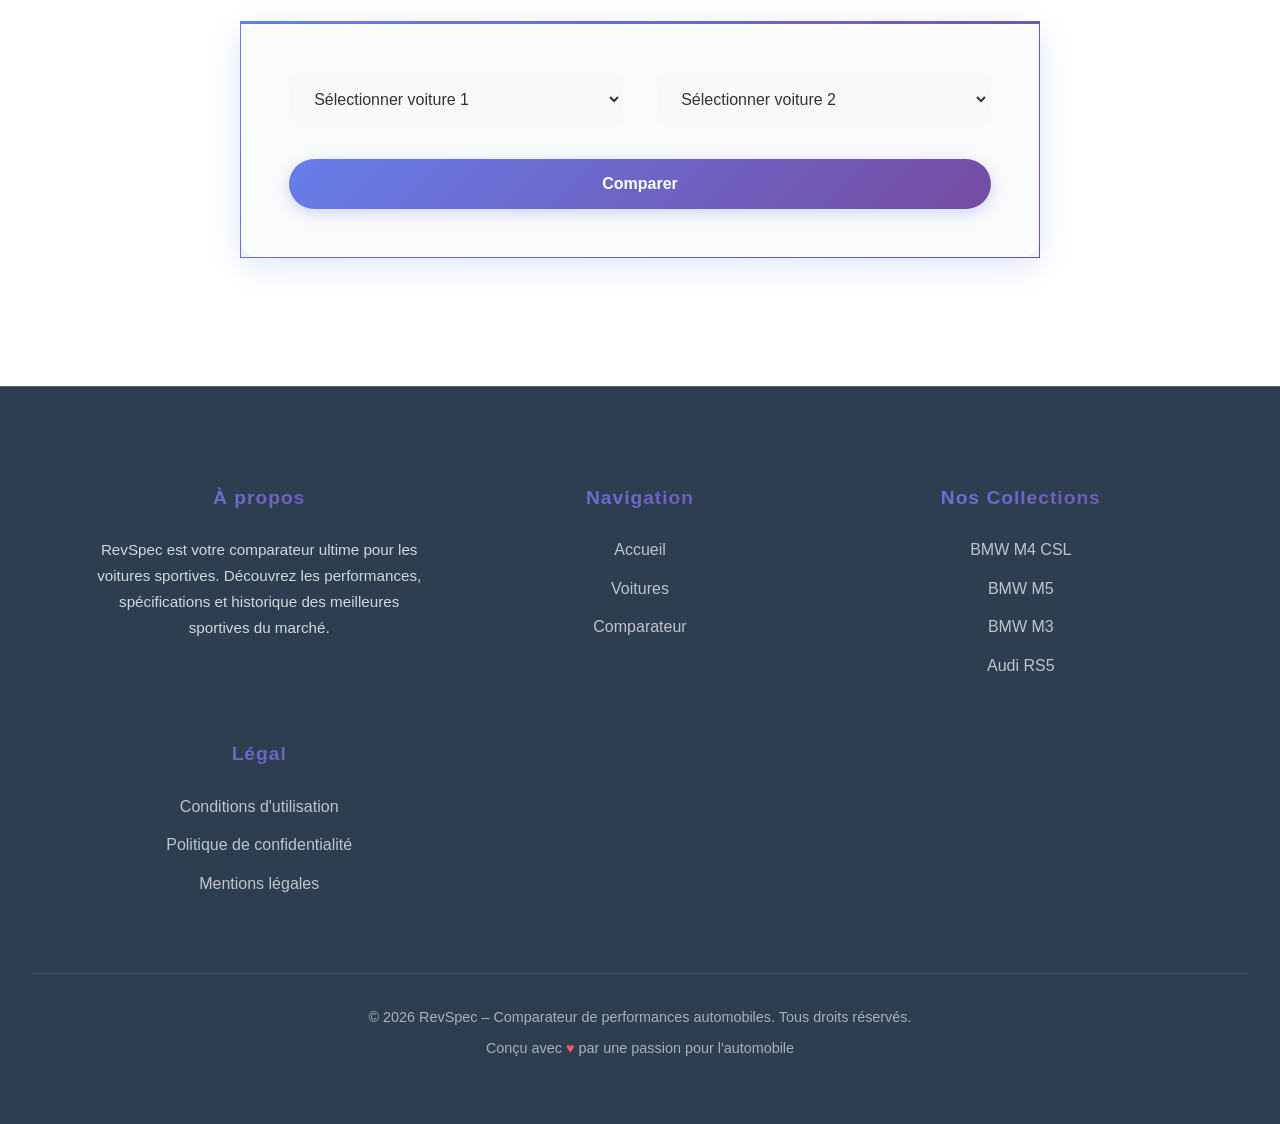
==== commit d7dbc96b: "fix(seo): align canonical/sitemap/schema domain and add tests meta description" ====
--- a/index.html
+++ b/index.html
@@ -6,7 +6,7 @@
   <title>RevSpec – Comparateur de performances automobiles</title>
   <meta name="description" content="RevSpec : comparez les 0-100, puissance et vitesse max des meilleures sportives. Fiches techniques et historique des versions BMW M, Audi RS, Nissan GT-R.">
   <meta name="robots" content="index,follow,max-image-preview:large">
-  <link rel="canonical" href="https://revspec.fr/index.html">
+  <link rel="canonical" href="https://revspec.marcla.fr/index.html">
   <meta property="og:type" content="website">
   <meta property="og:site_name" content="RevSpec">
   <meta property="og:title" content="RevSpec – Comparateur de performances automobiles">
